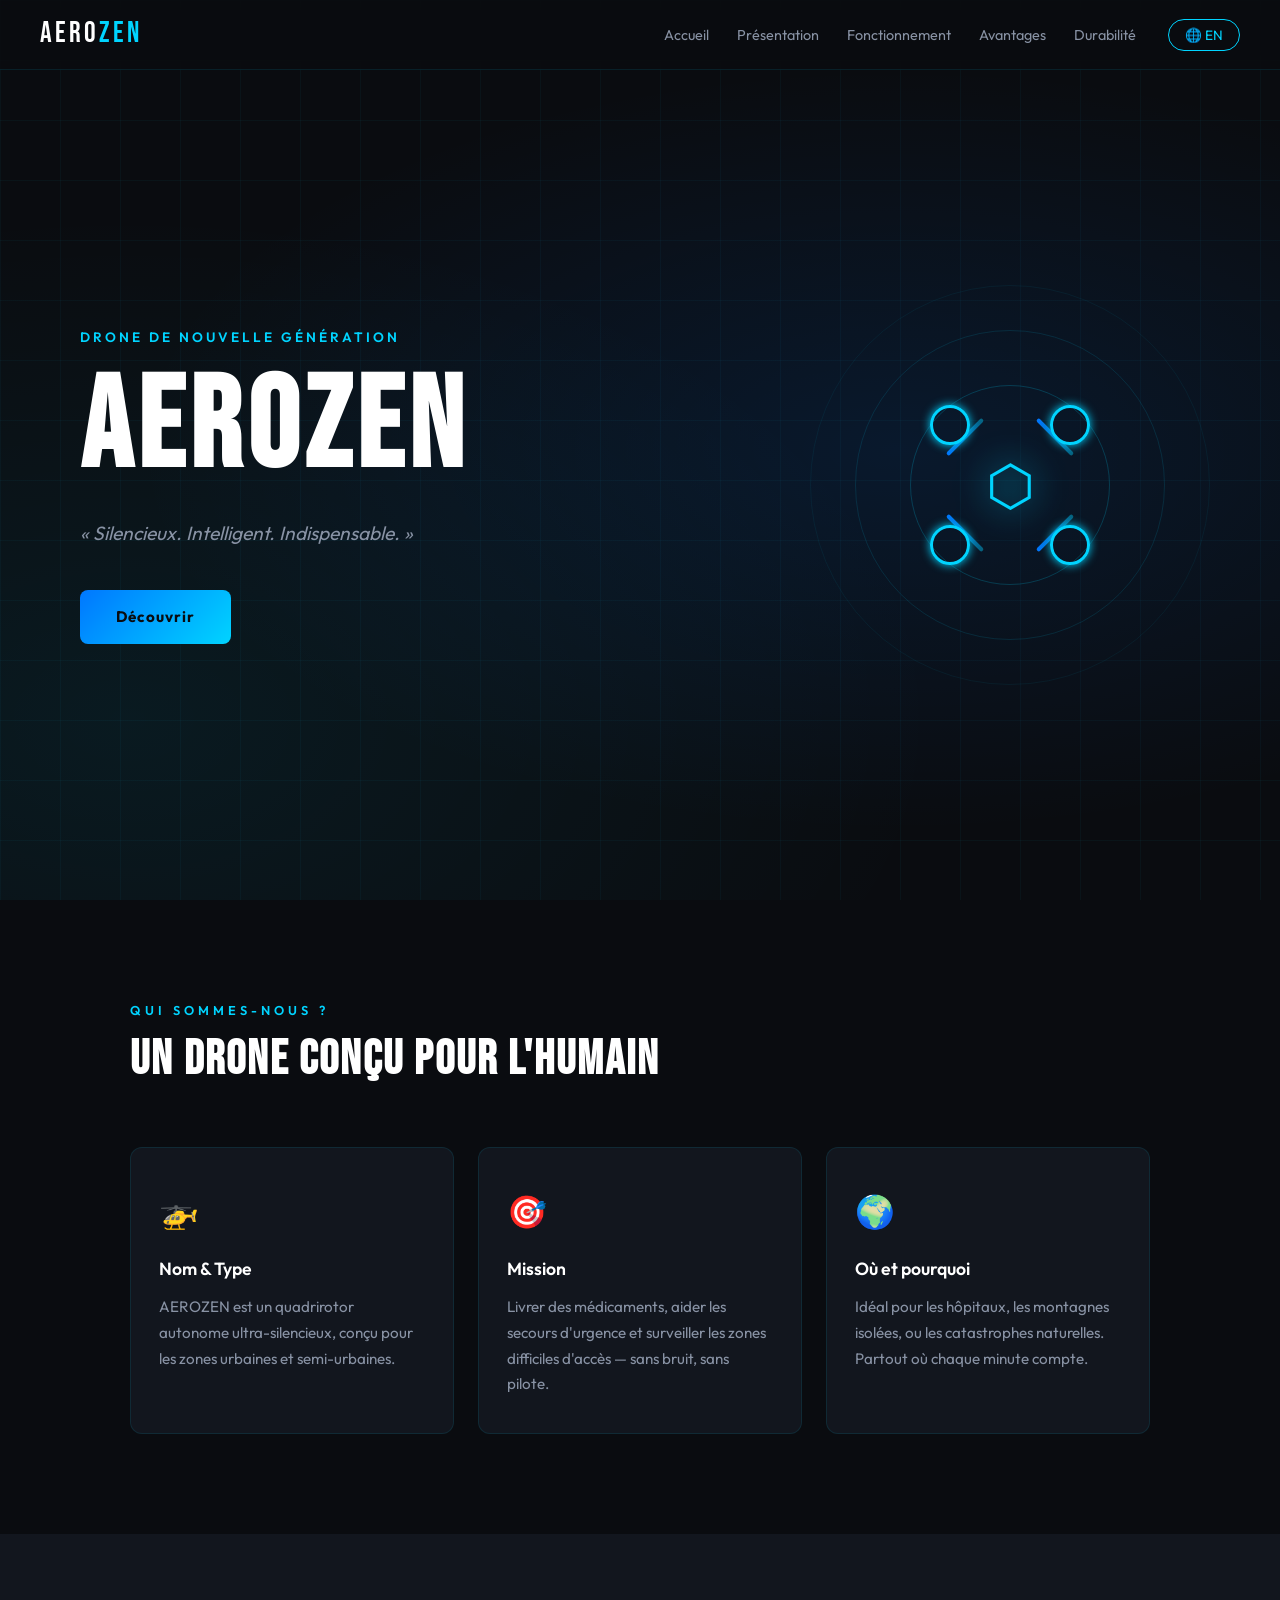
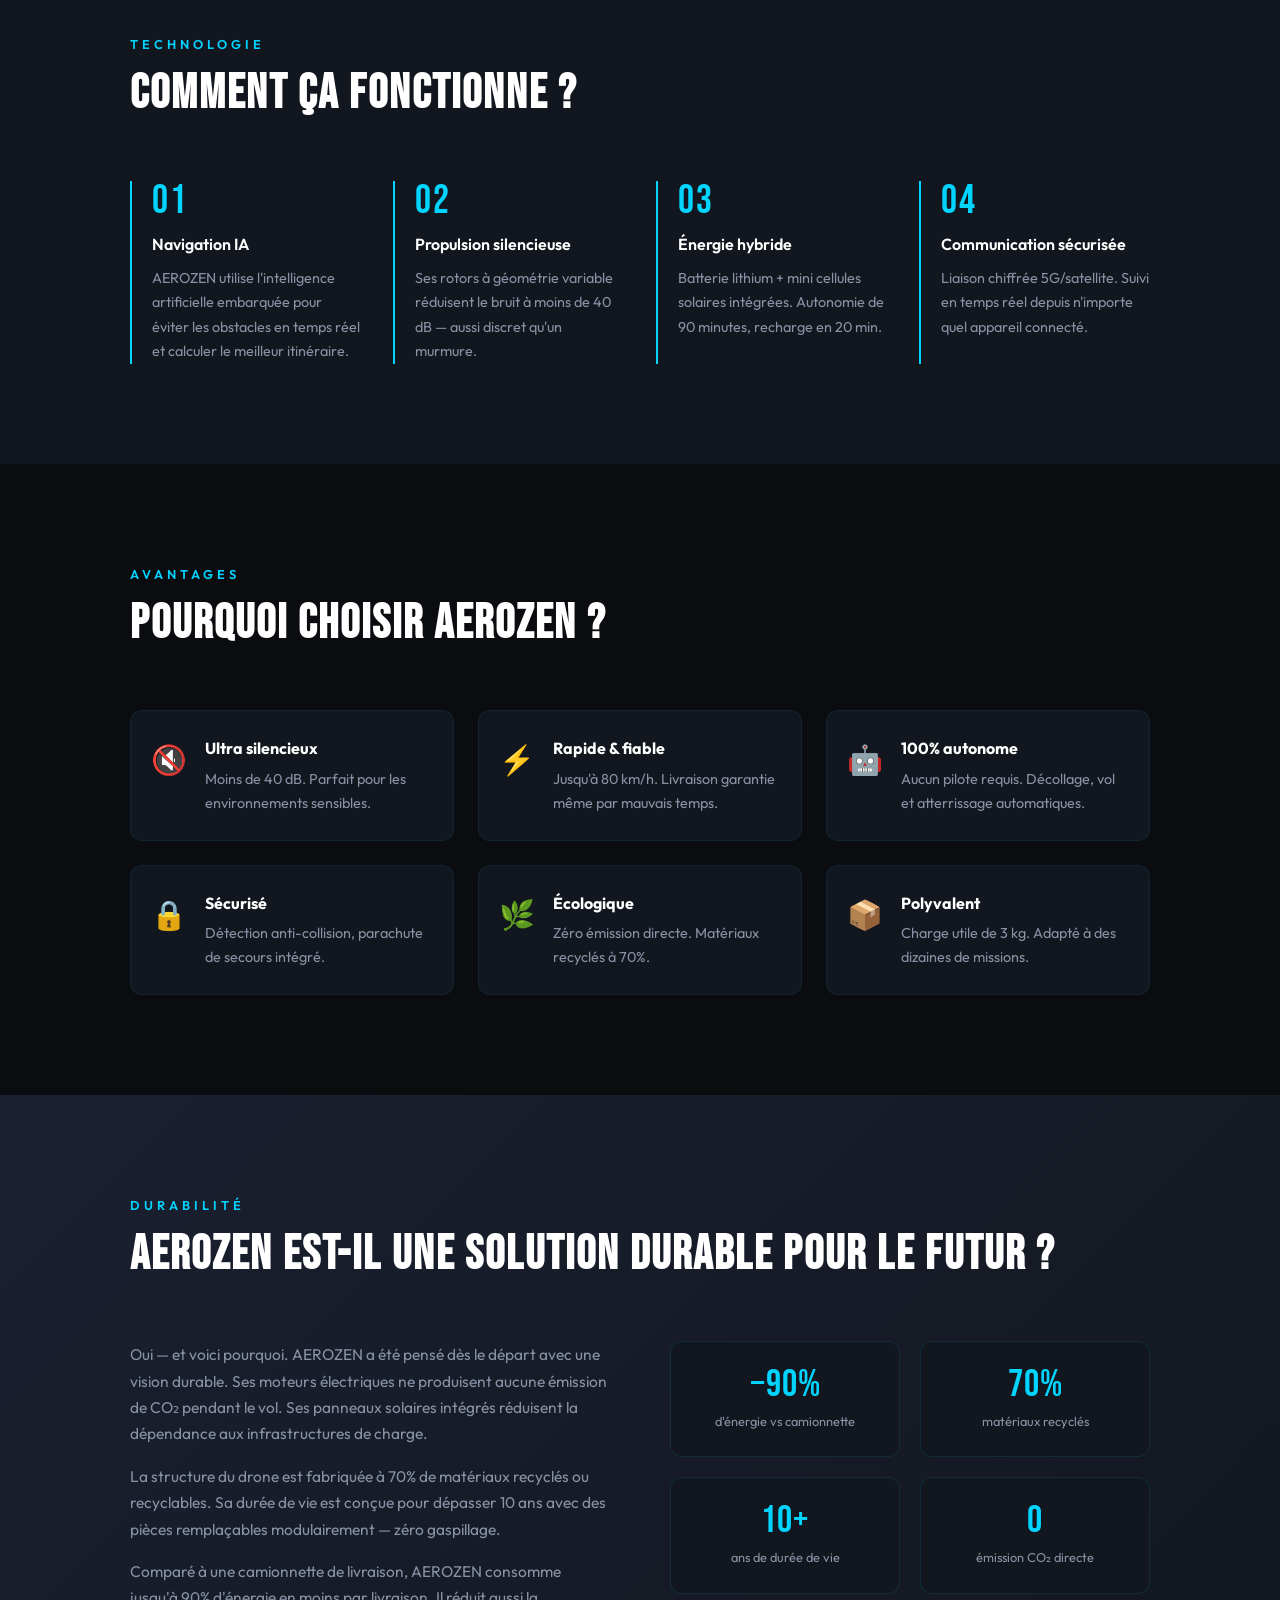
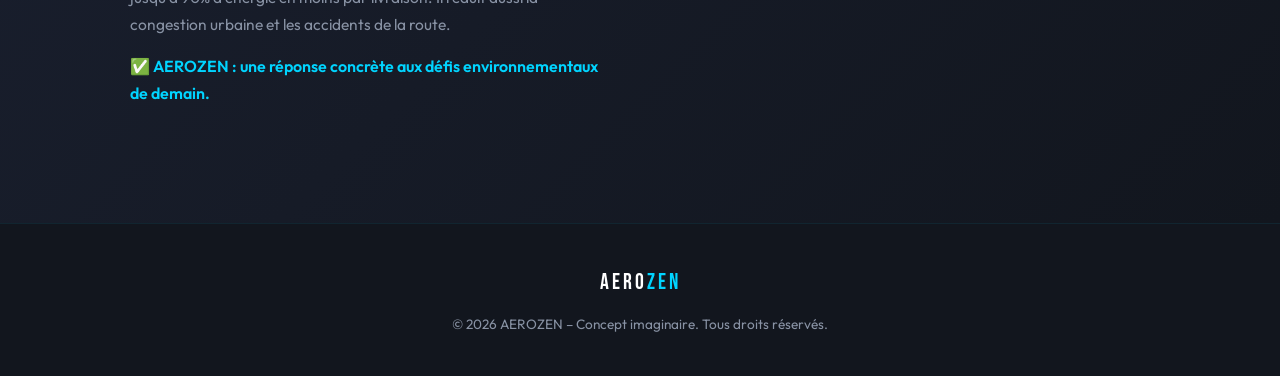
==== ETLV/index.html @ 742b6764 "Add files via upload" ====
<!DOCTYPE html>
<html lang="fr">
<head>
  <meta charset="UTF-8" />
  <meta name="viewport" content="width=device-width, initial-scale=1.0"/>
  <title>AEROZEN – Le Drone du Futur</title>
  <link rel="stylesheet" href="style.css" />
  <link href="https://fonts.googleapis.com/css2?family=Bebas+Neue&family=Outfit:wght@300;400;600;700&display=swap" rel="stylesheet"/>
</head>
<body>

  <!-- NAV -->
  <nav class="navbar">
    <div class="logo">AERO<span>ZEN</span></div>
    <div class="nav-right">
      <ul class="nav-links">
        <li><a href="#hero" data-i18n="nav_home">Accueil</a></li>
        <li><a href="#about" data-i18n="nav_about">Présentation</a></li>
        <li><a href="#how" data-i18n="nav_how">Fonctionnement</a></li>
        <li><a href="#why" data-i18n="nav_why">Avantages</a></li>
        <li><a href="#sustainable" data-i18n="nav_sustainable">Durabilité</a></li>
      </ul>
      <button class="lang-btn" id="langBtn">🌐 EN</button>
    </div>
  </nav>

  <!-- HERO -->
  <section class="hero" id="hero">
    <div class="hero-content">
      <p class="hero-tag" data-i18n="hero_tag">Drone de nouvelle génération</p>
      <h1 class="hero-title">AEROZEN</h1>
      <p class="hero-slogan" data-i18n="hero_slogan">« Silencieux. Intelligent. Indispensable. »</p>
      <a href="#about" class="btn" data-i18n="hero_cta">Découvrir</a>
    </div>
    <div class="hero-visual">
      <div class="drone-ring ring-1"></div>
      <div class="drone-ring ring-2"></div>
      <div class="drone-ring ring-3"></div>
      <div class="drone-body">
        <div class="drone-center">⬡</div>
        <div class="arm arm-tl"></div>
        <div class="arm arm-tr"></div>
        <div class="arm arm-bl"></div>
        <div class="arm arm-br"></div>
        <div class="rotor r-tl"></div>
        <div class="rotor r-tr"></div>
        <div class="rotor r-bl"></div>
        <div class="rotor r-br"></div>
      </div>
    </div>
  </section>

  <!-- ABOUT -->
  <section class="section" id="about">
    <div class="container">
      <div class="section-label" data-i18n="about_label">Qui sommes-nous ?</div>
      <h2 class="section-title" data-i18n="about_title">Un drone conçu pour l'humain</h2>
      <div class="cards">
        <div class="card">
          <div class="card-icon">🚁</div>
          <h3 data-i18n="card1_title">Nom & Type</h3>
          <p data-i18n="card1_text">AEROZEN est un quadrirotor autonome ultra-silencieux, conçu pour les zones urbaines et semi-urbaines.</p>
        </div>
        <div class="card">
          <div class="card-icon">🎯</div>
          <h3 data-i18n="card2_title">Mission</h3>
          <p data-i18n="card2_text">Livrer des médicaments, aider les secours d'urgence et surveiller les zones difficiles d'accès — sans bruit, sans pilote.</p>
        </div>
        <div class="card">
          <div class="card-icon">🌍</div>
          <h3 data-i18n="card3_title">Où et pourquoi</h3>
          <p data-i18n="card3_text">Idéal pour les hôpitaux, les montagnes isolées, ou les catastrophes naturelles. Partout où chaque minute compte.</p>
        </div>
      </div>
    </div>
  </section>

  <!-- HOW IT WORKS -->
  <section class="section dark" id="how">
    <div class="container">
      <div class="section-label light" data-i18n="how_label">Technologie</div>
      <h2 class="section-title light" data-i18n="how_title">Comment ça fonctionne ?</h2>
      <div class="steps">
        <div class="step">
          <div class="step-num">01</div>
          <h3 data-i18n="step1_title">Navigation IA</h3>
          <p data-i18n="step1_text">AEROZEN utilise l'intelligence artificielle embarquée pour éviter les obstacles en temps réel et calculer le meilleur itinéraire.</p>
        </div>
        <div class="step">
          <div class="step-num">02</div>
          <h3 data-i18n="step2_title">Propulsion silencieuse</h3>
          <p data-i18n="step2_text">Ses rotors à géométrie variable réduisent le bruit à moins de 40 dB — aussi discret qu'un murmure.</p>
        </div>
        <div class="step">
          <div class="step-num">03</div>
          <h3 data-i18n="step3_title">Énergie hybride</h3>
          <p data-i18n="step3_text">Batterie lithium + mini cellules solaires intégrées. Autonomie de 90 minutes, recharge en 20 min.</p>
        </div>
        <div class="step">
          <div class="step-num">04</div>
          <h3 data-i18n="step4_title">Communication sécurisée</h3>
          <p data-i18n="step4_text">Liaison chiffrée 5G/satellite. Suivi en temps réel depuis n'importe quel appareil connecté.</p>
        </div>
      </div>
    </div>
  </section>

  <!-- ADVANTAGES -->
  <section class="section" id="why">
    <div class="container">
      <div class="section-label" data-i18n="why_label">Avantages</div>
      <h2 class="section-title" data-i18n="why_title">Pourquoi choisir AEROZEN ?</h2>
      <div class="advantages">
        <div class="adv-item">
          <span class="adv-icon">🔇</span>
          <div>
            <strong data-i18n="adv1_title">Ultra silencieux</strong>
            <p data-i18n="adv1_text">Moins de 40 dB. Parfait pour les environnements sensibles.</p>
          </div>
        </div>
        <div class="adv-item">
          <span class="adv-icon">⚡</span>
          <div>
            <strong data-i18n="adv2_title">Rapide & fiable</strong>
            <p data-i18n="adv2_text">Jusqu'à 80 km/h. Livraison garantie même par mauvais temps.</p>
          </div>
        </div>
        <div class="adv-item">
          <span class="adv-icon">🤖</span>
          <div>
            <strong data-i18n="adv3_title">100% autonome</strong>
            <p data-i18n="adv3_text">Aucun pilote requis. Décollage, vol et atterrissage automatiques.</p>
          </div>
        </div>
        <div class="adv-item">
          <span class="adv-icon">🔒</span>
          <div>
            <strong data-i18n="adv4_title">Sécurisé</strong>
            <p data-i18n="adv4_text">Détection anti-collision, parachute de secours intégré.</p>
          </div>
        </div>
        <div class="adv-item">
          <span class="adv-icon">🌿</span>
          <div>
            <strong data-i18n="adv5_title">Écologique</strong>
            <p data-i18n="adv5_text">Zéro émission directe. Matériaux recyclés à 70%.</p>
          </div>
        </div>
        <div class="adv-item">
          <span class="adv-icon">📦</span>
          <div>
            <strong data-i18n="adv6_title">Polyvalent</strong>
            <p data-i18n="adv6_text">Charge utile de 3 kg. Adapté à des dizaines de missions.</p>
          </div>
        </div>
      </div>
    </div>
  </section>

  <!-- SUSTAINABLE -->
  <section class="section accent" id="sustainable">
    <div class="container">
      <div class="section-label" data-i18n="sus_label">Durabilité</div>
      <h2 class="section-title" data-i18n="sus_title">AEROZEN est-il une solution durable pour le futur ?</h2>
      <div class="sus-grid">
        <div class="sus-text">
          <p data-i18n="sus_p1">Oui — et voici pourquoi. AEROZEN a été pensé dès le départ avec une vision durable. Ses moteurs électriques ne produisent aucune émission de CO₂ pendant le vol. Ses panneaux solaires intégrés réduisent la dépendance aux infrastructures de charge.</p>
          <p data-i18n="sus_p2">La structure du drone est fabriquée à 70% de matériaux recyclés ou recyclables. Sa durée de vie est conçue pour dépasser 10 ans avec des pièces remplaçables modulairement — zéro gaspillage.</p>
          <p data-i18n="sus_p3">Comparé à une camionnette de livraison, AEROZEN consomme jusqu'à 90% d'énergie en moins par livraison. Il réduit aussi la congestion urbaine et les accidents de la route.</p>
          <p class="sus-verdict" data-i18n="sus_verdict">✅ AEROZEN : une réponse concrète aux défis environnementaux de demain.</p>
        </div>
        <div class="sus-stats">
          <div class="stat">
            <div class="stat-num">−90%</div>
            <div class="stat-label" data-i18n="stat1">d'énergie vs camionnette</div>
          </div>
          <div class="stat">
            <div class="stat-num">70%</div>
            <div class="stat-label" data-i18n="stat2">matériaux recyclés</div>
          </div>
          <div class="stat">
            <div class="stat-num">10+</div>
            <div class="stat-label" data-i18n="stat3">ans de durée de vie</div>
          </div>
          <div class="stat">
            <div class="stat-num">0</div>
            <div class="stat-label" data-i18n="stat4">émission CO₂ directe</div>
          </div>
        </div>
      </div>
    </div>
  </section>

  <!-- FOOTER -->
  <footer class="footer">
    <div class="logo">AERO<span>ZEN</span></div>
    <p data-i18n="footer_text">© 2026 AEROZEN – Concept imaginaire. Tous droits réservés.</p>
  </footer>

  <script src="script.js"></script>
</body>
</html>
---- ETLV/style.css ----
/* ============================
   AEROZEN – style.css
   ============================ */

:root {
  --bg: #0a0c10;
  --surface: #12161e;
  --surface2: #1a2030;
  --accent: #00d4ff;
  --accent2: #0077ff;
  --text: #e8eaf0;
  --muted: #8892a4;
  --white: #ffffff;
  --font-title: 'Bebas Neue', sans-serif;
  --font-body: 'Outfit', sans-serif;
  --radius: 12px;
  --nav-h: 70px;
}

*, *::before, *::after {
  box-sizing: border-box;
  margin: 0;
  padding: 0;
}

html {
  scroll-behavior: smooth;
}

body {
  background: var(--bg);
  color: var(--text);
  font-family: var(--font-body);
  font-size: 16px;
  line-height: 1.7;
  overflow-x: hidden;
}

/* ---- NAVBAR ---- */
.navbar {
  position: fixed;
  top: 0; left: 0; right: 0;
  height: var(--nav-h);
  background: rgba(10, 12, 16, 0.85);
  backdrop-filter: blur(12px);
  border-bottom: 1px solid rgba(0, 212, 255, 0.1);
  display: flex;
  align-items: center;
  justify-content: space-between;
  padding: 0 40px;
  z-index: 1000;
}

.logo {
  font-family: var(--font-title);
  font-size: 1.8rem;
  letter-spacing: 3px;
  color: var(--white);
}

.logo span {
  color: var(--accent);
}

.nav-right {
  display: flex;
  align-items: center;
  gap: 32px;
}

.nav-links {
  list-style: none;
  display: flex;
  gap: 28px;
}

.nav-links a {
  color: var(--muted);
  text-decoration: none;
  font-size: 0.9rem;
  font-weight: 400;
  transition: color 0.2s;
}

.nav-links a:hover {
  color: var(--accent);
}

.lang-btn {
  background: transparent;
  border: 1px solid var(--accent);
  color: var(--accent);
  padding: 6px 16px;
  border-radius: 20px;
  font-family: var(--font-body);
  font-size: 0.85rem;
  cursor: pointer;
  transition: background 0.2s, color 0.2s;
  white-space: nowrap;
}

.lang-btn:hover {
  background: var(--accent);
  color: var(--bg);
}

/* ---- HERO ---- */
.hero {
  min-height: 100vh;
  padding-top: var(--nav-h);
  display: flex;
  align-items: center;
  justify-content: space-between;
  padding-left: 80px;
  padding-right: 60px;
  gap: 40px;
  position: relative;
  overflow: hidden;
  background: radial-gradient(ellipse at 70% 50%, rgba(0, 119, 255, 0.12) 0%, transparent 60%),
              radial-gradient(ellipse at 10% 80%, rgba(0, 212, 255, 0.07) 0%, transparent 50%),
              var(--bg);
}

.hero::before {
  content: '';
  position: absolute;
  inset: 0;
  background-image:
    linear-gradient(rgba(0,212,255,0.04) 1px, transparent 1px),
    linear-gradient(90deg, rgba(0,212,255,0.04) 1px, transparent 1px);
  background-size: 60px 60px;
  pointer-events: none;
}

.hero-content {
  z-index: 1;
  max-width: 550px;
}

.hero-tag {
  color: var(--accent);
  font-size: 0.85rem;
  font-weight: 600;
  text-transform: uppercase;
  letter-spacing: 3px;
  margin-bottom: 16px;
}

.hero-title {
  font-family: var(--font-title);
  font-size: clamp(5rem, 10vw, 9rem);
  line-height: 1;
  letter-spacing: 6px;
  color: var(--white);
  margin-bottom: 24px;
}

.hero-slogan {
  font-size: 1.2rem;
  color: var(--muted);
  font-style: italic;
  margin-bottom: 40px;
}

.btn {
  display: inline-block;
  background: linear-gradient(135deg, var(--accent2), var(--accent));
  color: var(--bg);
  font-family: var(--font-body);
  font-weight: 700;
  font-size: 0.95rem;
  padding: 14px 36px;
  border-radius: 8px;
  text-decoration: none;
  letter-spacing: 1px;
  transition: opacity 0.2s, transform 0.2s;
}

.btn:hover {
  opacity: 0.9;
  transform: translateY(-2px);
}

/* ---- DRONE VISUAL ---- */
.hero-visual {
  position: relative;
  width: 420px;
  height: 420px;
  flex-shrink: 0;
  display: flex;
  align-items: center;
  justify-content: center;
  z-index: 1;
}

.drone-ring {
  position: absolute;
  border-radius: 50%;
  border: 1px solid rgba(0, 212, 255, 0.2);
  animation: pulse-ring 3s ease-in-out infinite;
}

.ring-1 { width: 200px; height: 200px; animation-delay: 0s; }
.ring-2 { width: 310px; height: 310px; animation-delay: 0.5s; border-color: rgba(0,212,255,0.12); }
.ring-3 { width: 400px; height: 400px; animation-delay: 1s; border-color: rgba(0,212,255,0.06); }

@keyframes pulse-ring {
  0%, 100% { transform: scale(1); opacity: 1; }
  50% { transform: scale(1.03); opacity: 0.6; }
}

.drone-body {
  position: relative;
  width: 160px;
  height: 160px;
  animation: float 4s ease-in-out infinite;
}

@keyframes float {
  0%, 100% { transform: translateY(0); }
  50% { transform: translateY(-14px); }
}

.drone-center {
  position: absolute;
  top: 50%; left: 50%;
  transform: translate(-50%, -50%);
  font-size: 3.5rem;
  color: var(--accent);
  filter: drop-shadow(0 0 16px var(--accent));
  line-height: 1;
}

.arm {
  position: absolute;
  width: 50px;
  height: 4px;
  background: linear-gradient(90deg, var(--accent2), rgba(0,212,255,0.4));
  border-radius: 2px;
}

.arm-tl { top: 30px; left: 10px; transform: rotate(-45deg); }
.arm-tr { top: 30px; right: 10px; transform: rotate(45deg); }
.arm-bl { bottom: 30px; left: 10px; transform: rotate(45deg); }
.arm-br { bottom: 30px; right: 10px; transform: rotate(-45deg); }

.rotor {
  position: absolute;
  width: 40px;
  height: 40px;
  border: 3px solid var(--accent);
  border-radius: 50%;
  box-shadow: 0 0 10px var(--accent);
  animation: spin 0.4s linear infinite;
}

.r-tl { top: 0; left: 0; }
.r-tr { top: 0; right: 0; }
.r-bl { bottom: 0; left: 0; animation-direction: reverse; }
.r-br { bottom: 0; right: 0; animation-direction: reverse; }

@keyframes spin {
  from { transform: rotate(0); }
  to { transform: rotate(360deg); }
}

/* ---- SECTIONS ---- */
.section {
  padding: 100px 0;
  background: var(--bg);
}

.section.dark {
  background: var(--surface);
}

.section.accent {
  background: linear-gradient(135deg, var(--surface2), var(--surface));
}

.container {
  max-width: 1100px;
  margin: 0 auto;
  padding: 0 40px;
}

.section-label {
  font-size: 0.8rem;
  font-weight: 600;
  text-transform: uppercase;
  letter-spacing: 4px;
  color: var(--accent);
  margin-bottom: 12px;
}

.section-label.light {
  color: var(--accent);
}

.section-title {
  font-family: var(--font-title);
  font-size: clamp(2rem, 4vw, 3rem);
  letter-spacing: 2px;
  color: var(--white);
  margin-bottom: 60px;
  line-height: 1.1;
}

.section-title.light {
  color: var(--white);
}

/* ---- CARDS ---- */
.cards {
  display: grid;
  grid-template-columns: repeat(auto-fit, minmax(280px, 1fr));
  gap: 24px;
}

.card {
  background: var(--surface);
  border: 1px solid rgba(0,212,255,0.1);
  border-radius: var(--radius);
  padding: 36px 28px;
  transition: transform 0.2s, border-color 0.2s;
}

.card:hover {
  transform: translateY(-4px);
  border-color: rgba(0,212,255,0.35);
}

.card-icon {
  font-size: 2rem;
  margin-bottom: 16px;
}

.card h3 {
  font-size: 1.1rem;
  font-weight: 600;
  color: var(--white);
  margin-bottom: 10px;
}

.card p {
  color: var(--muted);
  font-size: 0.95rem;
}

/* ---- STEPS ---- */
.steps {
  display: grid;
  grid-template-columns: repeat(auto-fit, minmax(220px, 1fr));
  gap: 32px;
}

.step {
  border-left: 2px solid var(--accent);
  padding-left: 20px;
}

.step-num {
  font-family: var(--font-title);
  font-size: 2.5rem;
  color: var(--accent);
  letter-spacing: 2px;
  line-height: 1;
  margin-bottom: 10px;
}

.step h3 {
  font-size: 1rem;
  font-weight: 600;
  color: var(--white);
  margin-bottom: 8px;
}

.step p {
  color: var(--muted);
  font-size: 0.9rem;
}

/* ---- ADVANTAGES ---- */
.advantages {
  display: grid;
  grid-template-columns: repeat(auto-fit, minmax(300px, 1fr));
  gap: 24px;
}

.adv-item {
  display: flex;
  gap: 18px;
  align-items: flex-start;
  background: var(--surface);
  border: 1px solid rgba(0,212,255,0.08);
  border-radius: var(--radius);
  padding: 24px 20px;
  transition: border-color 0.2s;
}

.adv-item:hover {
  border-color: rgba(0,212,255,0.25);
}

.adv-icon {
  font-size: 1.8rem;
  flex-shrink: 0;
}

.adv-item strong {
  display: block;
  color: var(--white);
  font-size: 1rem;
  margin-bottom: 4px;
}

.adv-item p {
  color: var(--muted);
  font-size: 0.9rem;
  margin: 0;
}

/* ---- SUSTAINABLE ---- */
.sus-grid {
  display: grid;
  grid-template-columns: 1fr 1fr;
  gap: 60px;
  align-items: start;
}

.sus-text p {
  color: var(--muted);
  margin-bottom: 16px;
  font-size: 0.97rem;
}

.sus-verdict {
  color: var(--accent) !important;
  font-weight: 600;
  font-size: 1rem !important;
  margin-top: 8px;
}

.sus-stats {
  display: grid;
  grid-template-columns: 1fr 1fr;
  gap: 20px;
}

.stat {
  background: var(--surface);
  border: 1px solid rgba(0,212,255,0.12);
  border-radius: var(--radius);
  padding: 24px 20px;
  text-align: center;
}

.stat-num {
  font-family: var(--font-title);
  font-size: 2.4rem;
  color: var(--accent);
  letter-spacing: 1px;
  line-height: 1;
  margin-bottom: 6px;
}

.stat-label {
  color: var(--muted);
  font-size: 0.8rem;
}

/* ---- FOOTER ---- */
.footer {
  background: var(--surface);
  border-top: 1px solid rgba(0,212,255,0.08);
  padding: 40px;
  text-align: center;
  color: var(--muted);
  font-size: 0.85rem;
}

.footer .logo {
  font-size: 1.4rem;
  margin-bottom: 10px;
}

/* ---- RESPONSIVE ---- */
@media (max-width: 900px) {
  .hero {
    flex-direction: column;
    padding: 100px 30px 60px;
    text-align: center;
  }

  .hero-visual {
    width: 280px;
    height: 280px;
  }

  .ring-1 { width: 130px; height: 130px; }
  .ring-2 { width: 200px; height: 200px; }
  .ring-3 { width: 260px; height: 260px; }

  .drone-body { width: 110px; height: 110px; }
  .drone-center { font-size: 2.5rem; }
  .arm { width: 36px; }

  .sus-grid {
    grid-template-columns: 1fr;
    gap: 40px;
  }

  .navbar {
    padding: 0 20px;
  }

  .nav-links {
    display: none;
  }
}
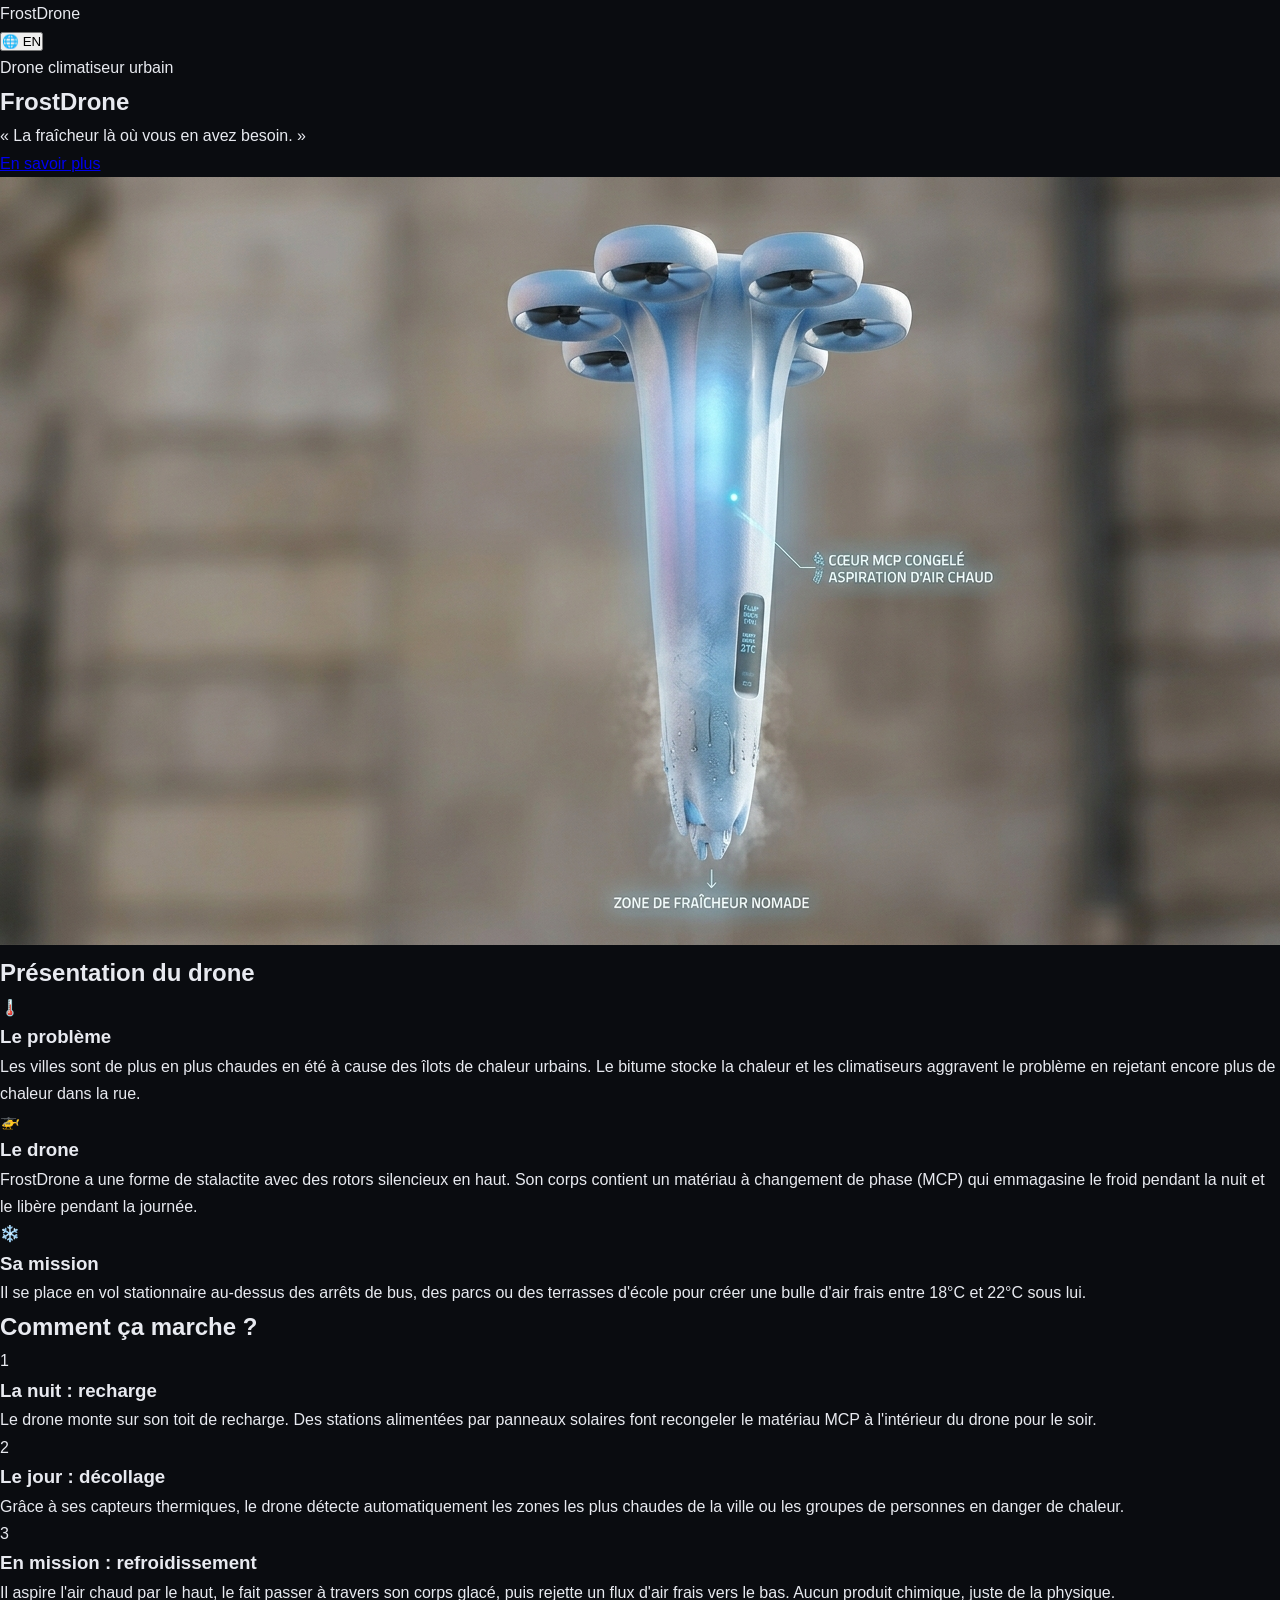
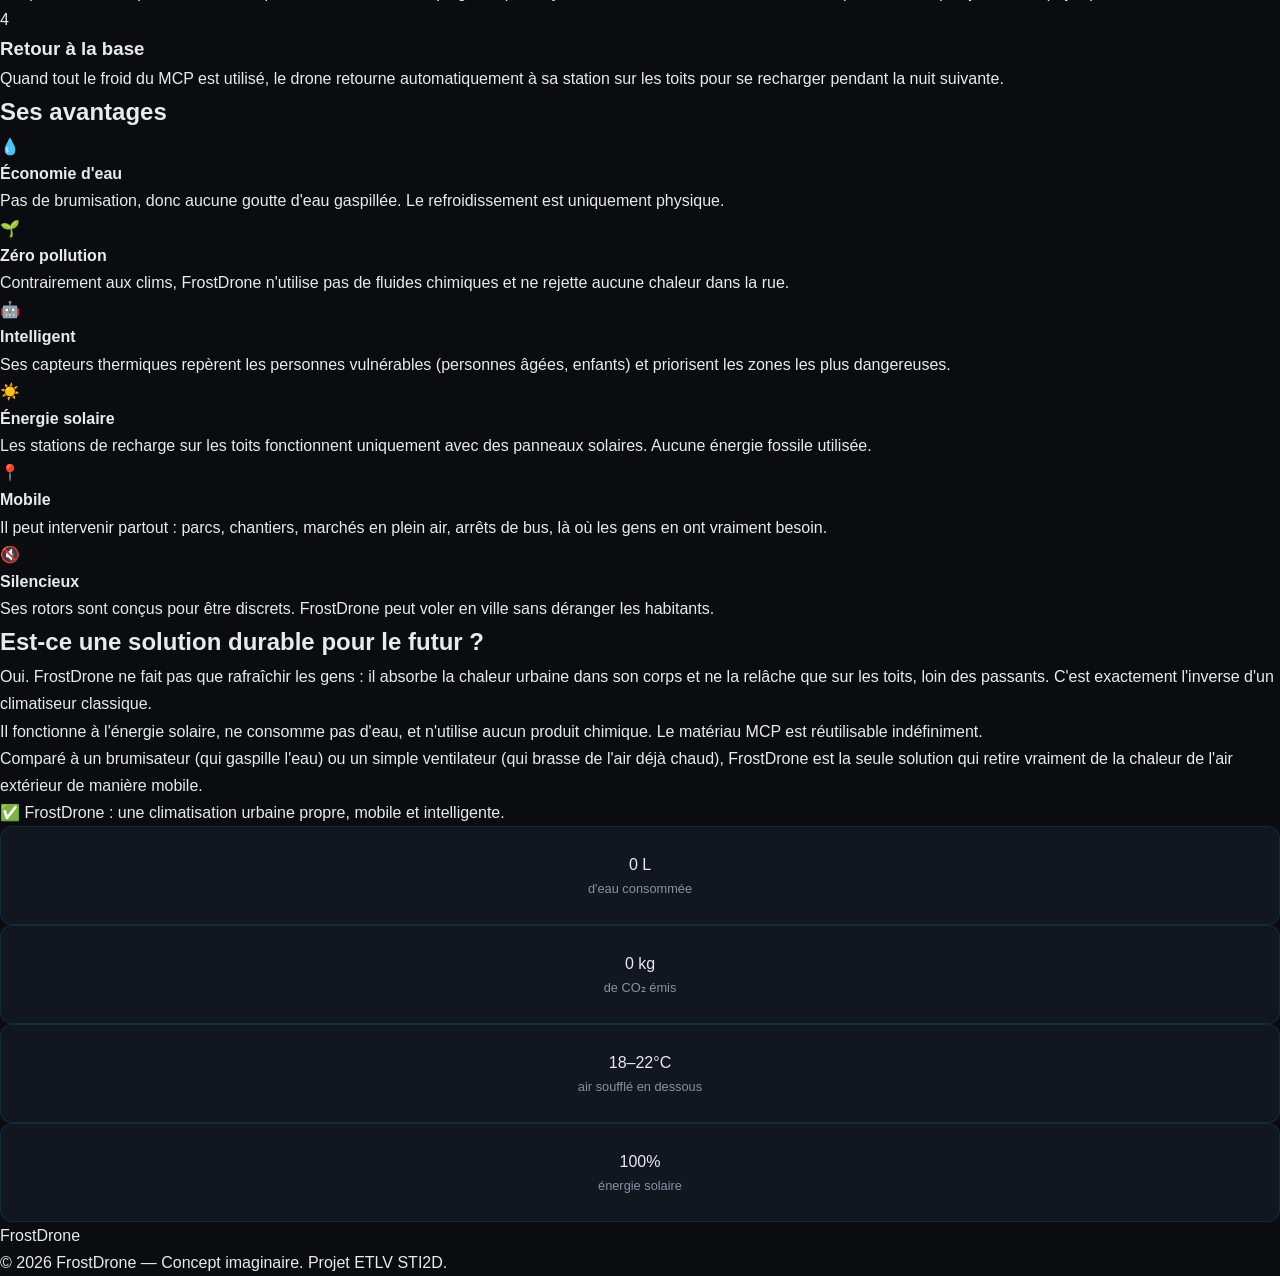
==== commit 1131373c: "Add files via upload" ====
--- a/ETLV/index.html
+++ b/ETLV/index.html
@@ -1,202 +1,198 @@
 <!DOCTYPE html>
 <html lang="fr">
+
 <head>
-  <meta charset="UTF-8" />
-  <meta name="viewport" content="width=device-width, initial-scale=1.0"/>
-  <title>AEROZEN – Le Drone du Futur</title>
-  <link rel="stylesheet" href="style.css" />
-  <link href="https://fonts.googleapis.com/css2?family=Bebas+Neue&family=Outfit:wght@300;400;600;700&display=swap" rel="stylesheet"/>
+  <meta charset="UTF-8">
+  <meta name="viewport" content="width=device-width, initial-scale=1.0">
+  <title>FrostDrone</title>
+  <link rel="stylesheet" href="style.css">
+  <link href="https://fonts.googleapis.com/css2?family=Nunito:wght@400;600;700;800&display=swap" rel="stylesheet">
 </head>
+
 <body>
 
-  <!-- NAV -->
-  <nav class="navbar">
-    <div class="logo">AERO<span>ZEN</span></div>
-    <div class="nav-right">
-      <ul class="nav-links">
-        <li><a href="#hero" data-i18n="nav_home">Accueil</a></li>
-        <li><a href="#about" data-i18n="nav_about">Présentation</a></li>
-        <li><a href="#how" data-i18n="nav_how">Fonctionnement</a></li>
-        <li><a href="#why" data-i18n="nav_why">Avantages</a></li>
-        <li><a href="#sustainable" data-i18n="nav_sustainable">Durabilité</a></li>
-      </ul>
-      <button class="lang-btn" id="langBtn">🌐 EN</button>
-    </div>
+  <!-- Barre de navigation -->
+  <nav>
+    <div class="nav-logo">Frost<span>Drone</span></div>
+    <button id="langBtn">🌐 EN</button>
   </nav>
 
-  <!-- HERO -->
-  <section class="hero" id="hero">
-    <div class="hero-content">
-      <p class="hero-tag" data-i18n="hero_tag">Drone de nouvelle génération</p>
-      <h1 class="hero-title">AEROZEN</h1>
-      <p class="hero-slogan" data-i18n="hero_slogan">« Silencieux. Intelligent. Indispensable. »</p>
-      <a href="#about" class="btn" data-i18n="hero_cta">Découvrir</a>
+  <!-- Section 1 : Accueil / Hero -->
+  <section id="accueil">
+    <div class="hero-texte">
+      <p class="petit-titre" data-i18n="hero_tag">Drone climatiseur urbain</p>
+      <h1>FrostDrone</h1>
+      <p class="slogan" data-i18n="slogan">« La fraîcheur là où vous en avez besoin. »</p>
+      <a href="#presentation" class="bouton" data-i18n="btn_decouvrir">En savoir plus</a>
     </div>
-    <div class="hero-visual">
-      <div class="drone-ring ring-1"></div>
-      <div class="drone-ring ring-2"></div>
-      <div class="drone-ring ring-3"></div>
-      <div class="drone-body">
-        <div class="drone-center">⬡</div>
-        <div class="arm arm-tl"></div>
-        <div class="arm arm-tr"></div>
-        <div class="arm arm-bl"></div>
-        <div class="arm arm-br"></div>
-        <div class="rotor r-tl"></div>
-        <div class="rotor r-tr"></div>
-        <div class="rotor r-bl"></div>
-        <div class="rotor r-br"></div>
-      </div>
+    <div class="hero-image">
+      <img src="drone.png" alt="Illustration du FrostDrone">
     </div>
   </section>
 
-  <!-- ABOUT -->
-  <section class="section" id="about">
-    <div class="container">
-      <div class="section-label" data-i18n="about_label">Qui sommes-nous ?</div>
-      <h2 class="section-title" data-i18n="about_title">Un drone conçu pour l'humain</h2>
-      <div class="cards">
-        <div class="card">
-          <div class="card-icon">🚁</div>
-          <h3 data-i18n="card1_title">Nom & Type</h3>
-          <p data-i18n="card1_text">AEROZEN est un quadrirotor autonome ultra-silencieux, conçu pour les zones urbaines et semi-urbaines.</p>
-        </div>
-        <div class="card">
-          <div class="card-icon">🎯</div>
-          <h3 data-i18n="card2_title">Mission</h3>
-          <p data-i18n="card2_text">Livrer des médicaments, aider les secours d'urgence et surveiller les zones difficiles d'accès — sans bruit, sans pilote.</p>
-        </div>
-        <div class="card">
-          <div class="card-icon">🌍</div>
-          <h3 data-i18n="card3_title">Où et pourquoi</h3>
-          <p data-i18n="card3_text">Idéal pour les hôpitaux, les montagnes isolées, ou les catastrophes naturelles. Partout où chaque minute compte.</p>
-        </div>
+  <!-- Section 2 : Présentation -->
+  <section id="presentation">
+    <h2 data-i18n="pres_titre">Présentation du drone</h2>
+    <div class="trois-colonnes">
+
+      <div class="carte">
+        <div class="icone">🌡️</div>
+        <h3 data-i18n="c1_titre">Le problème</h3>
+        <p data-i18n="c1_texte">Les villes sont de plus en plus chaudes en été à cause des îlots de chaleur urbains. Le bitume stocke la chaleur et les climatiseurs aggravent le problème en rejetant encore plus de chaleur dans la rue.</p>
       </div>
+
+      <div class="carte">
+        <div class="icone">🚁</div>
+        <h3 data-i18n="c2_titre">Le drone</h3>
+        <p data-i18n="c2_texte">FrostDrone a une forme de stalactite avec des rotors silencieux en haut. Son corps contient un matériau à changement de phase (MCP) qui emmagasine le froid pendant la nuit et le libère pendant la journée.</p>
+      </div>
+
+      <div class="carte">
+        <div class="icone">❄️</div>
+        <h3 data-i18n="c3_titre">Sa mission</h3>
+        <p data-i18n="c3_texte">Il se place en vol stationnaire au-dessus des arrêts de bus, des parcs ou des terrasses d'école pour créer une bulle d'air frais entre 18°C et 22°C sous lui.</p>
+      </div>
+
     </div>
   </section>
 
-  <!-- HOW IT WORKS -->
-  <section class="section dark" id="how">
-    <div class="container">
-      <div class="section-label light" data-i18n="how_label">Technologie</div>
-      <h2 class="section-title light" data-i18n="how_title">Comment ça fonctionne ?</h2>
-      <div class="steps">
-        <div class="step">
-          <div class="step-num">01</div>
-          <h3 data-i18n="step1_title">Navigation IA</h3>
-          <p data-i18n="step1_text">AEROZEN utilise l'intelligence artificielle embarquée pour éviter les obstacles en temps réel et calculer le meilleur itinéraire.</p>
-        </div>
-        <div class="step">
-          <div class="step-num">02</div>
-          <h3 data-i18n="step2_title">Propulsion silencieuse</h3>
-          <p data-i18n="step2_text">Ses rotors à géométrie variable réduisent le bruit à moins de 40 dB — aussi discret qu'un murmure.</p>
-        </div>
-        <div class="step">
-          <div class="step-num">03</div>
-          <h3 data-i18n="step3_title">Énergie hybride</h3>
-          <p data-i18n="step3_text">Batterie lithium + mini cellules solaires intégrées. Autonomie de 90 minutes, recharge en 20 min.</p>
-        </div>
-        <div class="step">
-          <div class="step-num">04</div>
-          <h3 data-i18n="step4_title">Communication sécurisée</h3>
-          <p data-i18n="step4_text">Liaison chiffrée 5G/satellite. Suivi en temps réel depuis n'importe quel appareil connecté.</p>
+  <!-- Section 3 : Fonctionnement -->
+  <section id="fonctionnement" class="fond-clair">
+    <h2 data-i18n="fonc_titre">Comment ça marche ?</h2>
+    <div class="etapes">
+
+      <div class="etape">
+        <div class="numero">1</div>
+        <div class="etape-texte">
+          <h3 data-i18n="e1_titre">La nuit : recharge</h3>
+          <p data-i18n="e1_texte">Le drone monte sur son toit de recharge. Des stations alimentées par panneaux solaires font recongeler le matériau MCP à l'intérieur du drone pour le soir.</p>
         </div>
       </div>
+
+      <div class="etape">
+        <div class="numero">2</div>
+        <div class="etape-texte">
+          <h3 data-i18n="e2_titre">Le jour : décollage</h3>
+          <p data-i18n="e2_texte">Grâce à ses capteurs thermiques, le drone détecte automatiquement les zones les plus chaudes de la ville ou les groupes de personnes en danger de chaleur.</p>
+        </div>
+      </div>
+
+      <div class="etape">
+        <div class="numero">3</div>
+        <div class="etape-texte">
+          <h3 data-i18n="e3_titre">En mission : refroidissement</h3>
+          <p data-i18n="e3_texte">Il aspire l'air chaud par le haut, le fait passer à travers son corps glacé, puis rejette un flux d'air frais vers le bas. Aucun produit chimique, juste de la physique.</p>
+        </div>
+      </div>
+
+      <div class="etape">
+        <div class="numero">4</div>
+        <div class="etape-texte">
+          <h3 data-i18n="e4_titre">Retour à la base</h3>
+          <p data-i18n="e4_texte">Quand tout le froid du MCP est utilisé, le drone retourne automatiquement à sa station sur les toits pour se recharger pendant la nuit suivante.</p>
+        </div>
+      </div>
+
     </div>
   </section>
 
-  <!-- ADVANTAGES -->
-  <section class="section" id="why">
-    <div class="container">
-      <div class="section-label" data-i18n="why_label">Avantages</div>
-      <h2 class="section-title" data-i18n="why_title">Pourquoi choisir AEROZEN ?</h2>
-      <div class="advantages">
-        <div class="adv-item">
-          <span class="adv-icon">🔇</span>
-          <div>
-            <strong data-i18n="adv1_title">Ultra silencieux</strong>
-            <p data-i18n="adv1_text">Moins de 40 dB. Parfait pour les environnements sensibles.</p>
-          </div>
-        </div>
-        <div class="adv-item">
-          <span class="adv-icon">⚡</span>
-          <div>
-            <strong data-i18n="adv2_title">Rapide & fiable</strong>
-            <p data-i18n="adv2_text">Jusqu'à 80 km/h. Livraison garantie même par mauvais temps.</p>
-          </div>
-        </div>
-        <div class="adv-item">
-          <span class="adv-icon">🤖</span>
-          <div>
-            <strong data-i18n="adv3_title">100% autonome</strong>
-            <p data-i18n="adv3_text">Aucun pilote requis. Décollage, vol et atterrissage automatiques.</p>
-          </div>
-        </div>
-        <div class="adv-item">
-          <span class="adv-icon">🔒</span>
-          <div>
-            <strong data-i18n="adv4_title">Sécurisé</strong>
-            <p data-i18n="adv4_text">Détection anti-collision, parachute de secours intégré.</p>
-          </div>
-        </div>
-        <div class="adv-item">
-          <span class="adv-icon">🌿</span>
-          <div>
-            <strong data-i18n="adv5_title">Écologique</strong>
-            <p data-i18n="adv5_text">Zéro émission directe. Matériaux recyclés à 70%.</p>
-          </div>
-        </div>
-        <div class="adv-item">
-          <span class="adv-icon">📦</span>
-          <div>
-            <strong data-i18n="adv6_title">Polyvalent</strong>
-            <p data-i18n="adv6_text">Charge utile de 3 kg. Adapté à des dizaines de missions.</p>
-          </div>
+  <!-- Section 4 : Avantages -->
+  <section id="avantages">
+    <h2 data-i18n="av_titre">Ses avantages</h2>
+    <div class="liste-avantages">
+
+      <div class="avantage">
+        <span>💧</span>
+        <div>
+          <strong data-i18n="av1_titre">Économie d'eau</strong>
+          <p data-i18n="av1_texte">Pas de brumisation, donc aucune goutte d'eau gaspillée. Le refroidissement est uniquement physique.</p>
         </div>
       </div>
+
+      <div class="avantage">
+        <span>🌱</span>
+        <div>
+          <strong data-i18n="av2_titre">Zéro pollution</strong>
+          <p data-i18n="av2_texte">Contrairement aux clims, FrostDrone n'utilise pas de fluides chimiques et ne rejette aucune chaleur dans la rue.</p>
+        </div>
+      </div>
+
+      <div class="avantage">
+        <span>🤖</span>
+        <div>
+          <strong data-i18n="av3_titre">Intelligent</strong>
+          <p data-i18n="av3_texte">Ses capteurs thermiques repèrent les personnes vulnérables (personnes âgées, enfants) et priorisent les zones les plus dangereuses.</p>
+        </div>
+      </div>
+
+      <div class="avantage">
+        <span>☀️</span>
+        <div>
+          <strong data-i18n="av4_titre">Énergie solaire</strong>
+          <p data-i18n="av4_texte">Les stations de recharge sur les toits fonctionnent uniquement avec des panneaux solaires. Aucune énergie fossile utilisée.</p>
+        </div>
+      </div>
+
+      <div class="avantage">
+        <span>📍</span>
+        <div>
+          <strong data-i18n="av5_titre">Mobile</strong>
+          <p data-i18n="av5_texte">Il peut intervenir partout : parcs, chantiers, marchés en plein air, arrêts de bus, là où les gens en ont vraiment besoin.</p>
+        </div>
+      </div>
+
+      <div class="avantage">
+        <span>🔇</span>
+        <div>
+          <strong data-i18n="av6_titre">Silencieux</strong>
+          <p data-i18n="av6_texte">Ses rotors sont conçus pour être discrets. FrostDrone peut voler en ville sans déranger les habitants.</p>
+        </div>
+      </div>
+
     </div>
   </section>
 
-  <!-- SUSTAINABLE -->
-  <section class="section accent" id="sustainable">
-    <div class="container">
-      <div class="section-label" data-i18n="sus_label">Durabilité</div>
-      <h2 class="section-title" data-i18n="sus_title">AEROZEN est-il une solution durable pour le futur ?</h2>
-      <div class="sus-grid">
-        <div class="sus-text">
-          <p data-i18n="sus_p1">Oui — et voici pourquoi. AEROZEN a été pensé dès le départ avec une vision durable. Ses moteurs électriques ne produisent aucune émission de CO₂ pendant le vol. Ses panneaux solaires intégrés réduisent la dépendance aux infrastructures de charge.</p>
-          <p data-i18n="sus_p2">La structure du drone est fabriquée à 70% de matériaux recyclés ou recyclables. Sa durée de vie est conçue pour dépasser 10 ans avec des pièces remplaçables modulairement — zéro gaspillage.</p>
-          <p data-i18n="sus_p3">Comparé à une camionnette de livraison, AEROZEN consomme jusqu'à 90% d'énergie en moins par livraison. Il réduit aussi la congestion urbaine et les accidents de la route.</p>
-          <p class="sus-verdict" data-i18n="sus_verdict">✅ AEROZEN : une réponse concrète aux défis environnementaux de demain.</p>
+  <!-- Section 5 : Durabilité -->
+  <section id="durabilite" class="fond-bleu">
+    <h2 data-i18n="dur_titre">Est-ce une solution durable pour le futur ?</h2>
+    <div class="durabilite-contenu">
+
+      <div class="dur-texte">
+        <p data-i18n="dur_p1">Oui. FrostDrone ne fait pas que rafraîchir les gens : il absorbe la chaleur urbaine dans son corps et ne la relâche que sur les toits, loin des passants. C'est exactement l'inverse d'un climatiseur classique.</p>
+        <p data-i18n="dur_p2">Il fonctionne à l'énergie solaire, ne consomme pas d'eau, et n'utilise aucun produit chimique. Le matériau MCP est réutilisable indéfiniment.</p>
+        <p data-i18n="dur_p3">Comparé à un brumisateur (qui gaspille l'eau) ou un simple ventilateur (qui brasse de l'air déjà chaud), FrostDrone est la seule solution qui retire vraiment de la chaleur de l'air extérieur de manière mobile.</p>
+        <p class="verdict" data-i18n="verdict">✅ FrostDrone : une climatisation urbaine propre, mobile et intelligente.</p>
+      </div>
+
+      <div class="dur-stats">
+        <div class="stat">
+          <div class="stat-chiffre">0 L</div>
+          <div class="stat-label" data-i18n="s1">d'eau consommée</div>
         </div>
-        <div class="sus-stats">
-          <div class="stat">
-            <div class="stat-num">−90%</div>
-            <div class="stat-label" data-i18n="stat1">d'énergie vs camionnette</div>
-          </div>
-          <div class="stat">
-            <div class="stat-num">70%</div>
-            <div class="stat-label" data-i18n="stat2">matériaux recyclés</div>
-          </div>
-          <div class="stat">
-            <div class="stat-num">10+</div>
-            <div class="stat-label" data-i18n="stat3">ans de durée de vie</div>
-          </div>
-          <div class="stat">
-            <div class="stat-num">0</div>
-            <div class="stat-label" data-i18n="stat4">émission CO₂ directe</div>
-          </div>
+        <div class="stat">
+          <div class="stat-chiffre">0 kg</div>
+          <div class="stat-label" data-i18n="s2">de CO₂ émis</div>
+        </div>
+        <div class="stat">
+          <div class="stat-chiffre">18–22°C</div>
+          <div class="stat-label" data-i18n="s3">air soufflé en dessous</div>
+        </div>
+        <div class="stat">
+          <div class="stat-chiffre">100%</div>
+          <div class="stat-label" data-i18n="s4">énergie solaire</div>
         </div>
       </div>
+
     </div>
   </section>
 
-  <!-- FOOTER -->
-  <footer class="footer">
-    <div class="logo">AERO<span>ZEN</span></div>
-    <p data-i18n="footer_text">© 2026 AEROZEN – Concept imaginaire. Tous droits réservés.</p>
+  <!-- Pied de page -->
+  <footer>
+    <p class="footer-logo">Frost<span>Drone</span></p>
+    <p data-i18n="footer">© 2026 FrostDrone — Concept imaginaire. Projet ETLV STI2D.</p>
   </footer>
 
   <script src="script.js"></script>
+
 </body>
 </html>
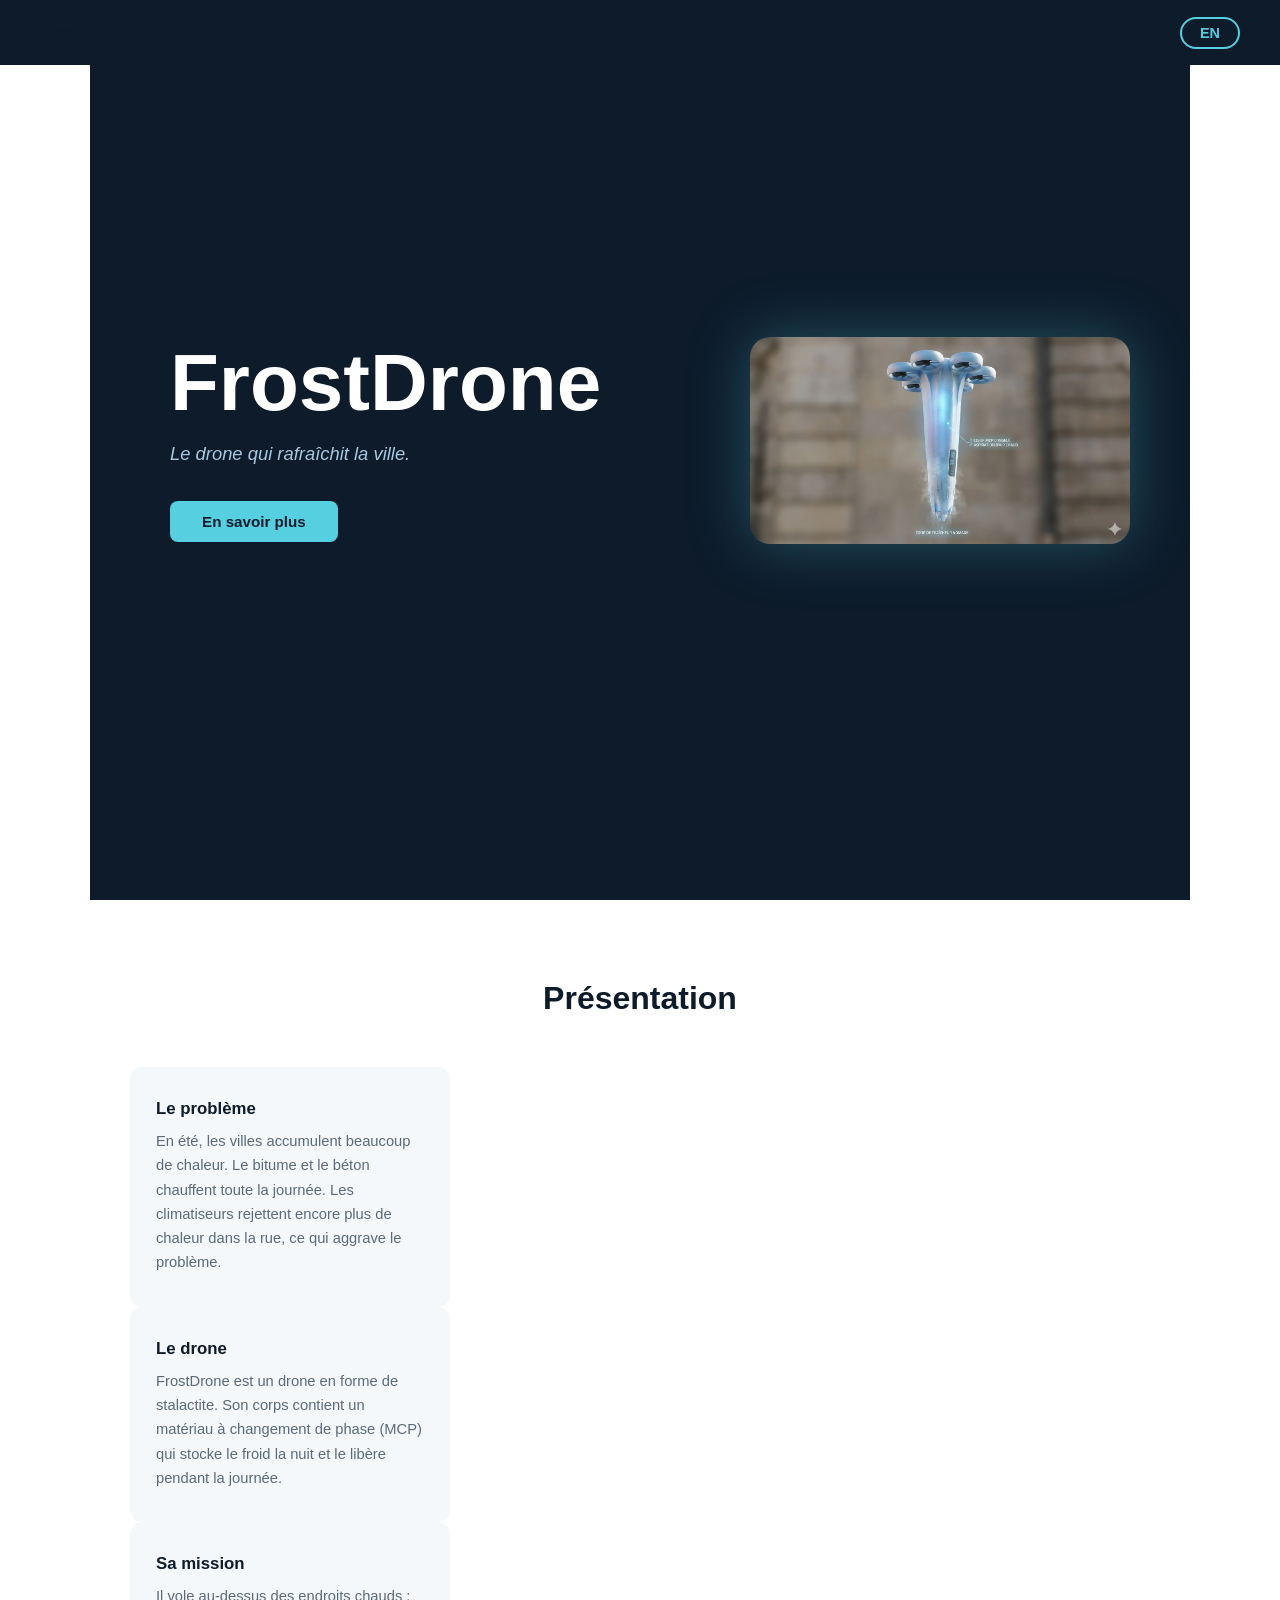
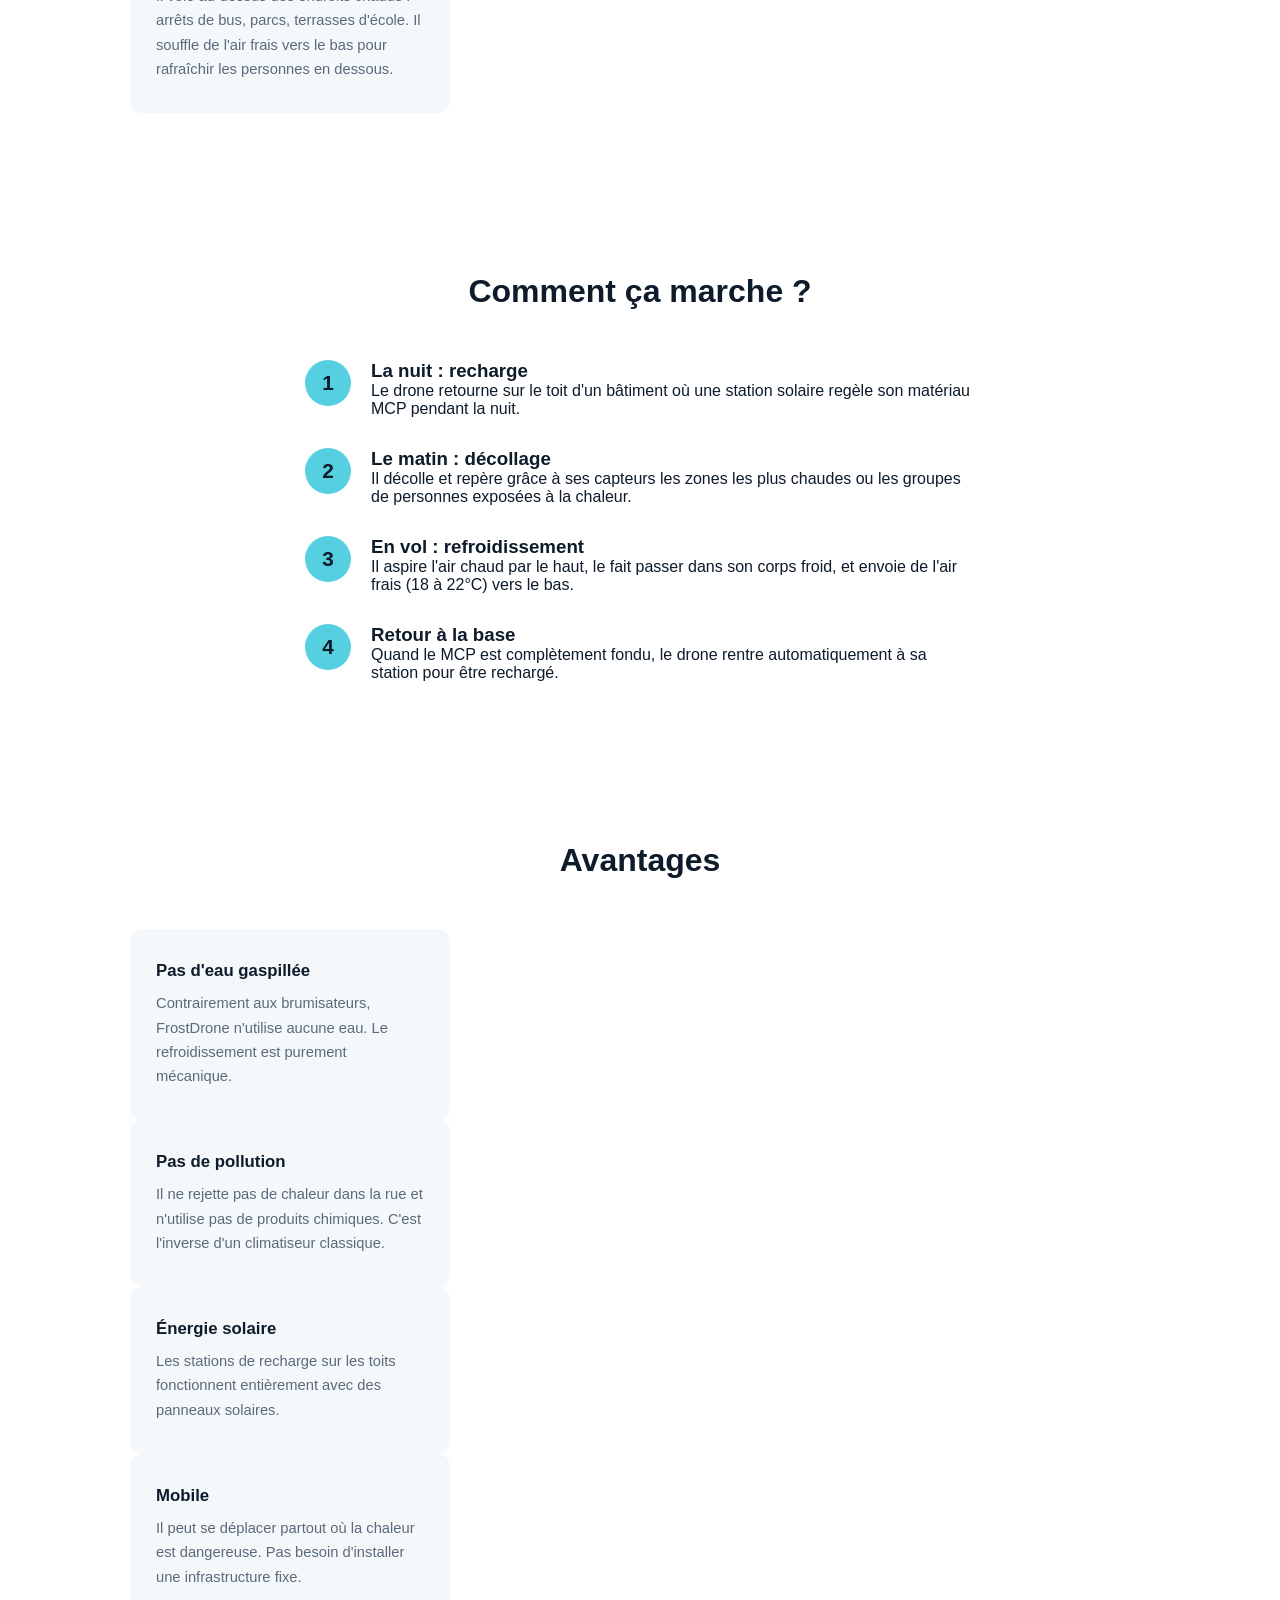
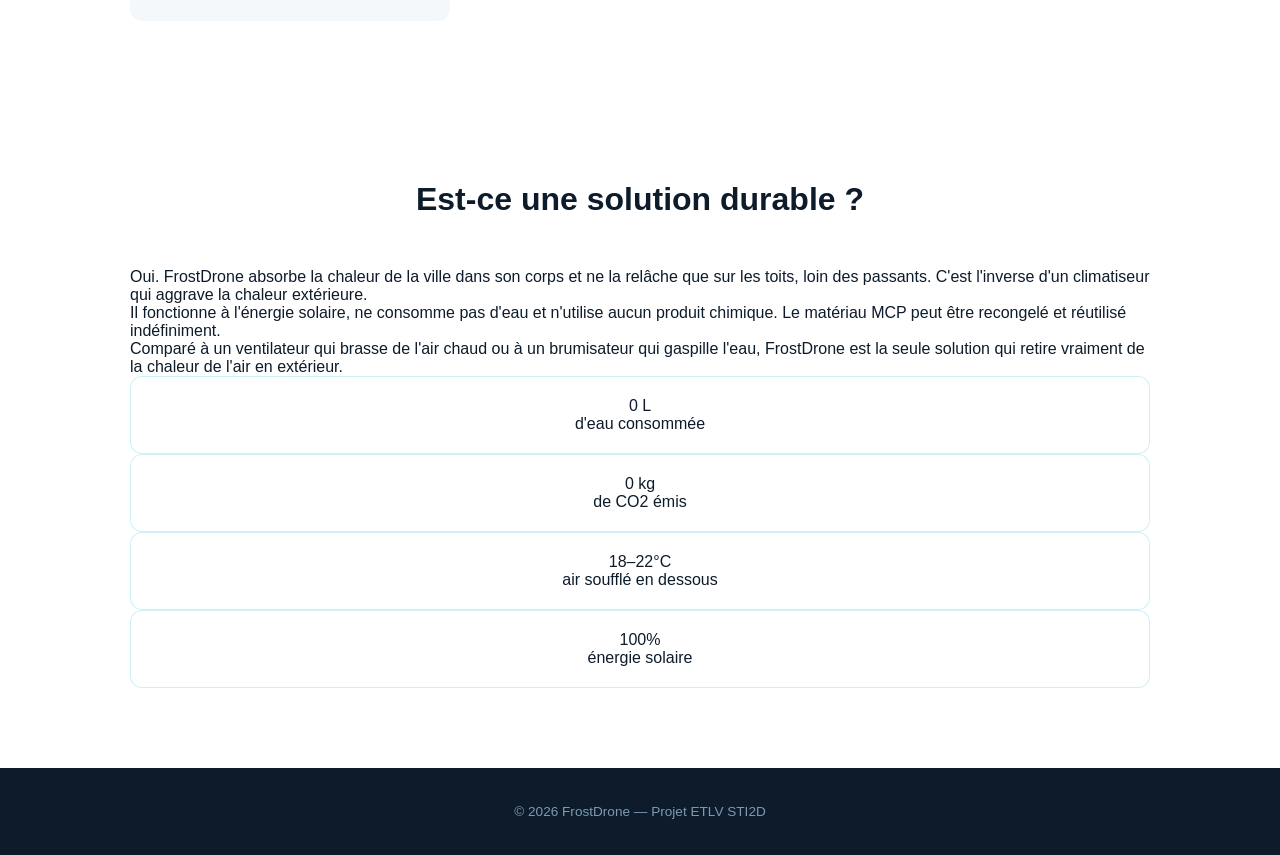
==== commit 6deec712: "Update index.html" ====
--- a/ETLV/index.html
+++ b/ETLV/index.html
@@ -6,190 +6,137 @@
   <meta name="viewport" content="width=device-width, initial-scale=1.0">
   <title>FrostDrone</title>
   <link rel="stylesheet" href="style.css">
-  <link href="https://fonts.googleapis.com/css2?family=Nunito:wght@400;600;700;800&display=swap" rel="stylesheet">
 </head>
 
 <body>
 
-  <!-- Barre de navigation -->
   <nav>
-    <div class="nav-logo">Frost<span>Drone</span></div>
-    <button id="langBtn">🌐 EN</button>
+    <p class="logo">FrostDrone</p>
+    <button id="langBtn">EN</button>
   </nav>
 
-  <!-- Section 1 : Accueil / Hero -->
+  <!-- Accueil -->
   <section id="accueil">
     <div class="hero-texte">
-      <p class="petit-titre" data-i18n="hero_tag">Drone climatiseur urbain</p>
       <h1>FrostDrone</h1>
-      <p class="slogan" data-i18n="slogan">« La fraîcheur là où vous en avez besoin. »</p>
-      <a href="#presentation" class="bouton" data-i18n="btn_decouvrir">En savoir plus</a>
+      <p class="slogan" data-i18n="slogan">Le drone qui rafraîchit la ville.</p>
+      <a href="#presentation" class="bouton" data-i18n="btn">En savoir plus</a>
     </div>
     <div class="hero-image">
-      <img src="drone.png" alt="Illustration du FrostDrone">
+      <img src="drone.png" alt="Photo du FrostDrone">
     </div>
   </section>
 
-  <!-- Section 2 : Présentation -->
+  <!-- Présentation -->
   <section id="presentation">
-    <h2 data-i18n="pres_titre">Présentation du drone</h2>
-    <div class="trois-colonnes">
+    <h2 data-i18n="pres_titre">Présentation</h2>
 
+    <div class="colonnes">
       <div class="carte">
-        <div class="icone">🌡️</div>
         <h3 data-i18n="c1_titre">Le problème</h3>
-        <p data-i18n="c1_texte">Les villes sont de plus en plus chaudes en été à cause des îlots de chaleur urbains. Le bitume stocke la chaleur et les climatiseurs aggravent le problème en rejetant encore plus de chaleur dans la rue.</p>
+        <p data-i18n="c1_texte">En été, les villes accumulent beaucoup de chaleur. Le bitume et le béton chauffent toute la journée. Les climatiseurs rejettent encore plus de chaleur dans la rue, ce qui aggrave le problème.</p>
       </div>
-
       <div class="carte">
-        <div class="icone">🚁</div>
         <h3 data-i18n="c2_titre">Le drone</h3>
-        <p data-i18n="c2_texte">FrostDrone a une forme de stalactite avec des rotors silencieux en haut. Son corps contient un matériau à changement de phase (MCP) qui emmagasine le froid pendant la nuit et le libère pendant la journée.</p>
+        <p data-i18n="c2_texte">FrostDrone est un drone en forme de stalactite. Son corps contient un matériau à changement de phase (MCP) qui stocke le froid la nuit et le libère pendant la journée.</p>
       </div>
-
       <div class="carte">
-        <div class="icone">❄️</div>
         <h3 data-i18n="c3_titre">Sa mission</h3>
-        <p data-i18n="c3_texte">Il se place en vol stationnaire au-dessus des arrêts de bus, des parcs ou des terrasses d'école pour créer une bulle d'air frais entre 18°C et 22°C sous lui.</p>
+        <p data-i18n="c3_texte">Il vole au-dessus des endroits chauds : arrêts de bus, parcs, terrasses d'école. Il souffle de l'air frais vers le bas pour rafraîchir les personnes en dessous.</p>
       </div>
-
     </div>
   </section>
 
-  <!-- Section 3 : Fonctionnement -->
-  <section id="fonctionnement" class="fond-clair">
+  <!-- Fonctionnement -->
+  <section id="fonctionnement">
     <h2 data-i18n="fonc_titre">Comment ça marche ?</h2>
+
     <div class="etapes">
-
       <div class="etape">
         <div class="numero">1</div>
-        <div class="etape-texte">
+        <div>
           <h3 data-i18n="e1_titre">La nuit : recharge</h3>
-          <p data-i18n="e1_texte">Le drone monte sur son toit de recharge. Des stations alimentées par panneaux solaires font recongeler le matériau MCP à l'intérieur du drone pour le soir.</p>
+          <p data-i18n="e1_texte">Le drone retourne sur le toit d'un bâtiment où une station solaire regèle son matériau MCP pendant la nuit.</p>
         </div>
       </div>
-
       <div class="etape">
         <div class="numero">2</div>
-        <div class="etape-texte">
-          <h3 data-i18n="e2_titre">Le jour : décollage</h3>
-          <p data-i18n="e2_texte">Grâce à ses capteurs thermiques, le drone détecte automatiquement les zones les plus chaudes de la ville ou les groupes de personnes en danger de chaleur.</p>
+        <div>
+          <h3 data-i18n="e2_titre">Le matin : décollage</h3>
+          <p data-i18n="e2_texte">Il décolle et repère grâce à ses capteurs les zones les plus chaudes ou les groupes de personnes exposées à la chaleur.</p>
         </div>
       </div>
-
       <div class="etape">
         <div class="numero">3</div>
-        <div class="etape-texte">
-          <h3 data-i18n="e3_titre">En mission : refroidissement</h3>
-          <p data-i18n="e3_texte">Il aspire l'air chaud par le haut, le fait passer à travers son corps glacé, puis rejette un flux d'air frais vers le bas. Aucun produit chimique, juste de la physique.</p>
+        <div>
+          <h3 data-i18n="e3_titre">En vol : refroidissement</h3>
+          <p data-i18n="e3_texte">Il aspire l'air chaud par le haut, le fait passer dans son corps froid, et envoie de l'air frais (18 à 22°C) vers le bas.</p>
         </div>
       </div>
-
       <div class="etape">
         <div class="numero">4</div>
-        <div class="etape-texte">
+        <div>
           <h3 data-i18n="e4_titre">Retour à la base</h3>
-          <p data-i18n="e4_texte">Quand tout le froid du MCP est utilisé, le drone retourne automatiquement à sa station sur les toits pour se recharger pendant la nuit suivante.</p>
+          <p data-i18n="e4_texte">Quand le MCP est complètement fondu, le drone rentre automatiquement à sa station pour être rechargé.</p>
         </div>
       </div>
-
     </div>
   </section>
 
-  <!-- Section 4 : Avantages -->
+  <!-- Avantages -->
   <section id="avantages">
-    <h2 data-i18n="av_titre">Ses avantages</h2>
-    <div class="liste-avantages">
+    <h2 data-i18n="av_titre">Avantages</h2>
 
-      <div class="avantage">
-        <span>💧</span>
-        <div>
-          <strong data-i18n="av1_titre">Économie d'eau</strong>
-          <p data-i18n="av1_texte">Pas de brumisation, donc aucune goutte d'eau gaspillée. Le refroidissement est uniquement physique.</p>
-        </div>
+    <div class="colonnes">
+      <div class="carte">
+        <h3 data-i18n="av1_titre">Pas d'eau gaspillée</h3>
+        <p data-i18n="av1_texte">Contrairement aux brumisateurs, FrostDrone n'utilise aucune eau. Le refroidissement est purement mécanique.</p>
       </div>
-
-      <div class="avantage">
-        <span>🌱</span>
-        <div>
-          <strong data-i18n="av2_titre">Zéro pollution</strong>
-          <p data-i18n="av2_texte">Contrairement aux clims, FrostDrone n'utilise pas de fluides chimiques et ne rejette aucune chaleur dans la rue.</p>
-        </div>
+      <div class="carte">
+        <h3 data-i18n="av2_titre">Pas de pollution</h3>
+        <p data-i18n="av2_texte">Il ne rejette pas de chaleur dans la rue et n'utilise pas de produits chimiques. C'est l'inverse d'un climatiseur classique.</p>
       </div>
-
-      <div class="avantage">
-        <span>🤖</span>
-        <div>
-          <strong data-i18n="av3_titre">Intelligent</strong>
-          <p data-i18n="av3_texte">Ses capteurs thermiques repèrent les personnes vulnérables (personnes âgées, enfants) et priorisent les zones les plus dangereuses.</p>
-        </div>
+      <div class="carte">
+        <h3 data-i18n="av3_titre">Énergie solaire</h3>
+        <p data-i18n="av3_texte">Les stations de recharge sur les toits fonctionnent entièrement avec des panneaux solaires.</p>
       </div>
-
-      <div class="avantage">
-        <span>☀️</span>
-        <div>
-          <strong data-i18n="av4_titre">Énergie solaire</strong>
-          <p data-i18n="av4_texte">Les stations de recharge sur les toits fonctionnent uniquement avec des panneaux solaires. Aucune énergie fossile utilisée.</p>
-        </div>
+      <div class="carte">
+        <h3 data-i18n="av4_titre">Mobile</h3>
+        <p data-i18n="av4_texte">Il peut se déplacer partout où la chaleur est dangereuse. Pas besoin d'installer une infrastructure fixe.</p>
       </div>
-
-      <div class="avantage">
-        <span>📍</span>
-        <div>
-          <strong data-i18n="av5_titre">Mobile</strong>
-          <p data-i18n="av5_texte">Il peut intervenir partout : parcs, chantiers, marchés en plein air, arrêts de bus, là où les gens en ont vraiment besoin.</p>
-        </div>
-      </div>
-
-      <div class="avantage">
-        <span>🔇</span>
-        <div>
-          <strong data-i18n="av6_titre">Silencieux</strong>
-          <p data-i18n="av6_texte">Ses rotors sont conçus pour être discrets. FrostDrone peut voler en ville sans déranger les habitants.</p>
-        </div>
-      </div>
-
     </div>
   </section>
 
-  <!-- Section 5 : Durabilité -->
-  <section id="durabilite" class="fond-bleu">
-    <h2 data-i18n="dur_titre">Est-ce une solution durable pour le futur ?</h2>
-    <div class="durabilite-contenu">
+  <!-- Durabilité -->
+  <section id="durabilite">
+    <h2 data-i18n="dur_titre">Est-ce une solution durable ?</h2>
 
-      <div class="dur-texte">
-        <p data-i18n="dur_p1">Oui. FrostDrone ne fait pas que rafraîchir les gens : il absorbe la chaleur urbaine dans son corps et ne la relâche que sur les toits, loin des passants. C'est exactement l'inverse d'un climatiseur classique.</p>
-        <p data-i18n="dur_p2">Il fonctionne à l'énergie solaire, ne consomme pas d'eau, et n'utilise aucun produit chimique. Le matériau MCP est réutilisable indéfiniment.</p>
-        <p data-i18n="dur_p3">Comparé à un brumisateur (qui gaspille l'eau) ou un simple ventilateur (qui brasse de l'air déjà chaud), FrostDrone est la seule solution qui retire vraiment de la chaleur de l'air extérieur de manière mobile.</p>
-        <p class="verdict" data-i18n="verdict">✅ FrostDrone : une climatisation urbaine propre, mobile et intelligente.</p>
+    <p data-i18n="dur_p1">Oui. FrostDrone absorbe la chaleur de la ville dans son corps et ne la relâche que sur les toits, loin des passants. C'est l'inverse d'un climatiseur qui aggrave la chaleur extérieure.</p>
+    <p data-i18n="dur_p2">Il fonctionne à l'énergie solaire, ne consomme pas d'eau et n'utilise aucun produit chimique. Le matériau MCP peut être recongelé et réutilisé indéfiniment.</p>
+    <p data-i18n="dur_p3">Comparé à un ventilateur qui brasse de l'air chaud ou à un brumisateur qui gaspille l'eau, FrostDrone est la seule solution qui retire vraiment de la chaleur de l'air en extérieur.</p>
+
+    <div class="stats">
+      <div class="stat">
+        <p class="chiffre">0 L</p>
+        <p data-i18n="s1">d'eau consommée</p>
       </div>
-
-      <div class="dur-stats">
-        <div class="stat">
-          <div class="stat-chiffre">0 L</div>
-          <div class="stat-label" data-i18n="s1">d'eau consommée</div>
-        </div>
-        <div class="stat">
-          <div class="stat-chiffre">0 kg</div>
-          <div class="stat-label" data-i18n="s2">de CO₂ émis</div>
-        </div>
-        <div class="stat">
-          <div class="stat-chiffre">18–22°C</div>
-          <div class="stat-label" data-i18n="s3">air soufflé en dessous</div>
-        </div>
-        <div class="stat">
-          <div class="stat-chiffre">100%</div>
-          <div class="stat-label" data-i18n="s4">énergie solaire</div>
-        </div>
+      <div class="stat">
+        <p class="chiffre">0 kg</p>
+        <p data-i18n="s2">de CO2 émis</p>
       </div>
-
+      <div class="stat">
+        <p class="chiffre">18–22°C</p>
+        <p data-i18n="s3">air soufflé en dessous</p>
+      </div>
+      <div class="stat">
+        <p class="chiffre">100%</p>
+        <p data-i18n="s4">énergie solaire</p>
+      </div>
     </div>
   </section>
 
-  <!-- Pied de page -->
   <footer>
-    <p class="footer-logo">Frost<span>Drone</span></p>
-    <p data-i18n="footer">© 2026 FrostDrone — Concept imaginaire. Projet ETLV STI2D.</p>
+    <p data-i18n="footer">© 2026 FrostDrone — Projet ETLV STI2D</p>
   </footer>
 
   <script src="script.js"></script>
--- a/ETLV/style.css
+++ b/ETLV/style.css
@@ -1,520 +1,434 @@
-/* ============================
-   AEROZEN – style.css
-   ============================ */
-
+/* ================================
+   FrostDrone - style.css
+   Style simple, propre et moderne
+   ================================ */
+
+/* ---- Variables de couleurs ---- */
 :root {
-  --bg: #0a0c10;
-  --surface: #12161e;
-  --surface2: #1a2030;
-  --accent: #00d4ff;
-  --accent2: #0077ff;
-  --text: #e8eaf0;
-  --muted: #8892a4;
-  --white: #ffffff;
-  --font-title: 'Bebas Neue', sans-serif;
-  --font-body: 'Outfit', sans-serif;
-  --radius: 12px;
-  --nav-h: 70px;
-}
-
-*, *::before, *::after {
-  box-sizing: border-box;
+  --bleu-fonce: #0d1b2a;
+  --bleu-moyen: #1e3a5f;
+  --bleu-clair: #4a9ece;
+  --cyan: #56cfe1;
+  --blanc: #ffffff;
+  --gris-texte: #5a6a7a;
+  --gris-fond: #f4f8fb;
+  --rayon: 12px;
+}
+
+/* ---- Reset de base ---- */
+* {
   margin: 0;
   padding: 0;
-}
-
-html {
-  scroll-behavior: smooth;
+  box-sizing: border-box;
 }
 
 body {
-  background: var(--bg);
-  color: var(--text);
-  font-family: var(--font-body);
-  font-size: 16px;
-  line-height: 1.7;
-  overflow-x: hidden;
-}
-
-/* ---- NAVBAR ---- */
-.navbar {
+  font-family: 'Nunito', sans-serif;
+  color: var(--bleu-fonce);
+  background-color: var(--blanc);
+}
+
+/* ---- Navigation ---- */
+nav {
   position: fixed;
-  top: 0; left: 0; right: 0;
-  height: var(--nav-h);
-  background: rgba(10, 12, 16, 0.85);
-  backdrop-filter: blur(12px);
-  border-bottom: 1px solid rgba(0, 212, 255, 0.1);
+  top: 0;
+  left: 0;
+  right: 0;
+  height: 65px;
+  background-color: var(--bleu-fonce);
   display: flex;
   align-items: center;
   justify-content: space-between;
   padding: 0 40px;
-  z-index: 1000;
-}
-
-.logo {
-  font-family: var(--font-title);
-  font-size: 1.8rem;
-  letter-spacing: 3px;
-  color: var(--white);
-}
-
-.logo span {
-  color: var(--accent);
-}
-
-.nav-right {
-  display: flex;
-  align-items: center;
-  gap: 32px;
-}
-
-.nav-links {
-  list-style: none;
-  display: flex;
-  gap: 28px;
-}
-
-.nav-links a {
-  color: var(--muted);
-  text-decoration: none;
+  z-index: 100;
+}
+
+.nav-logo {
+  font-size: 1.5rem;
+  font-weight: 800;
+  color: var(--blanc);
+  letter-spacing: 1px;
+}
+
+.nav-logo span {
+  color: var(--cyan);
+}
+
+#langBtn {
+  background: transparent;
+  border: 2px solid var(--cyan);
+  color: var(--cyan);
+  padding: 6px 18px;
+  border-radius: 20px;
+  font-family: 'Nunito', sans-serif;
   font-size: 0.9rem;
-  font-weight: 400;
-  transition: color 0.2s;
-}
-
-.nav-links a:hover {
-  color: var(--accent);
-}
-
-.lang-btn {
-  background: transparent;
-  border: 1px solid var(--accent);
-  color: var(--accent);
-  padding: 6px 16px;
-  border-radius: 20px;
-  font-family: var(--font-body);
-  font-size: 0.85rem;
+  font-weight: 700;
   cursor: pointer;
-  transition: background 0.2s, color 0.2s;
-  white-space: nowrap;
-}
-
-.lang-btn:hover {
-  background: var(--accent);
-  color: var(--bg);
-}
-
-/* ---- HERO ---- */
-.hero {
+}
+
+#langBtn:hover {
+  background-color: var(--cyan);
+  color: var(--bleu-fonce);
+}
+
+/* ---- Section Hero (Accueil) ---- */
+#accueil {
   min-height: 100vh;
-  padding-top: var(--nav-h);
+  padding-top: 65px;
+  background-color: var(--bleu-fonce);
   display: flex;
   align-items: center;
   justify-content: space-between;
   padding-left: 80px;
   padding-right: 60px;
-  gap: 40px;
-  position: relative;
-  overflow: hidden;
-  background: radial-gradient(ellipse at 70% 50%, rgba(0, 119, 255, 0.12) 0%, transparent 60%),
-              radial-gradient(ellipse at 10% 80%, rgba(0, 212, 255, 0.07) 0%, transparent 50%),
-              var(--bg);
-}
-
-.hero::before {
-  content: '';
-  position: absolute;
-  inset: 0;
-  background-image:
-    linear-gradient(rgba(0,212,255,0.04) 1px, transparent 1px),
-    linear-gradient(90deg, rgba(0,212,255,0.04) 1px, transparent 1px);
-  background-size: 60px 60px;
-  pointer-events: none;
-}
-
-.hero-content {
-  z-index: 1;
-  max-width: 550px;
-}
-
-.hero-tag {
-  color: var(--accent);
+  gap: 30px;
+}
+
+.hero-texte {
+  max-width: 500px;
+  color: var(--blanc);
+}
+
+.petit-titre {
   font-size: 0.85rem;
   font-weight: 600;
   text-transform: uppercase;
   letter-spacing: 3px;
-  margin-bottom: 16px;
-}
-
-.hero-title {
-  font-family: var(--font-title);
-  font-size: clamp(5rem, 10vw, 9rem);
+  color: var(--cyan);
+  margin-bottom: 14px;
+}
+
+.hero-texte h1 {
+  font-size: 5rem;
+  font-weight: 800;
   line-height: 1;
-  letter-spacing: 6px;
-  color: var(--white);
-  margin-bottom: 24px;
-}
-
-.hero-slogan {
-  font-size: 1.2rem;
-  color: var(--muted);
+  margin-bottom: 20px;
+}
+
+.slogan {
+  font-size: 1.15rem;
+  color: #a8c8e0;
   font-style: italic;
-  margin-bottom: 40px;
-}
-
-.btn {
+  margin-bottom: 36px;
+}
+
+.bouton {
   display: inline-block;
-  background: linear-gradient(135deg, var(--accent2), var(--accent));
-  color: var(--bg);
-  font-family: var(--font-body);
-  font-weight: 700;
+  background-color: var(--cyan);
+  color: var(--bleu-fonce);
+  font-weight: 800;
   font-size: 0.95rem;
-  padding: 14px 36px;
+  padding: 12px 32px;
   border-radius: 8px;
   text-decoration: none;
-  letter-spacing: 1px;
-  transition: opacity 0.2s, transform 0.2s;
-}
-
-.btn:hover {
-  opacity: 0.9;
-  transform: translateY(-2px);
-}
-
-/* ---- DRONE VISUAL ---- */
-.hero-visual {
-  position: relative;
-  width: 420px;
-  height: 420px;
+}
+
+.bouton:hover {
+  background-color: var(--bleu-clair);
+  color: var(--blanc);
+}
+
+.hero-image {
   flex-shrink: 0;
+}
+
+.hero-image img {
+  width: 380px;
+  max-width: 100%;
+  border-radius: 20px;
+  filter: drop-shadow(0 0 30px rgba(86, 207, 225, 0.3));
+}
+
+/* ---- Sections en général ---- */
+section {
+  padding: 80px 40px;
+  max-width: 1100px;
+  margin: 0 auto;
+}
+
+section h2 {
+  font-size: 2rem;
+  font-weight: 800;
+  color: var(--bleu-fonce);
+  margin-bottom: 50px;
+  text-align: center;
+}
+
+/* ---- Section Présentation : 3 cartes ---- */
+.trois-colonnes {
+  display: flex;
+  gap: 24px;
+  flex-wrap: wrap;
+  justify-content: center;
+}
+
+.carte {
+  background-color: var(--gris-fond);
+  border-radius: var(--rayon);
+  padding: 30px 24px;
+  flex: 1;
+  min-width: 240px;
+  max-width: 320px;
+  border: 2px solid transparent;
+}
+
+.carte:hover {
+  border-color: var(--cyan);
+}
+
+.icone {
+  font-size: 2rem;
+  margin-bottom: 14px;
+}
+
+.carte h3 {
+  font-size: 1.05rem;
+  font-weight: 700;
+  color: var(--bleu-fonce);
+  margin-bottom: 10px;
+}
+
+.carte p {
+  font-size: 0.92rem;
+  color: var(--gris-texte);
+  line-height: 1.65;
+}
+
+/* ---- Section Fonctionnement (fond clair) ---- */
+.fond-clair {
+  background-color: var(--gris-fond);
+  max-width: 100%;
+  padding: 80px 0;
+}
+
+.fond-clair > * {
+  max-width: 1100px;
+  margin-left: auto;
+  margin-right: auto;
+  padding-left: 40px;
+  padding-right: 40px;
+}
+
+.fond-clair h2 {
+  text-align: center;
+  font-size: 2rem;
+  font-weight: 800;
+  color: var(--bleu-fonce);
+  margin-bottom: 50px;
+}
+
+.etapes {
+  display: flex;
+  flex-direction: column;
+  gap: 30px;
+  max-width: 750px;
+  margin: 0 auto;
+  padding: 0 40px;
+}
+
+.etape {
+  display: flex;
+  align-items: flex-start;
+  gap: 20px;
+}
+
+.numero {
+  background-color: var(--cyan);
+  color: var(--bleu-fonce);
+  font-size: 1.3rem;
+  font-weight: 800;
+  width: 46px;
+  height: 46px;
+  border-radius: 50%;
   display: flex;
   align-items: center;
   justify-content: center;
-  z-index: 1;
-}
-
-.drone-ring {
-  position: absolute;
-  border-radius: 50%;
-  border: 1px solid rgba(0, 212, 255, 0.2);
-  animation: pulse-ring 3s ease-in-out infinite;
-}
-
-.ring-1 { width: 200px; height: 200px; animation-delay: 0s; }
-.ring-2 { width: 310px; height: 310px; animation-delay: 0.5s; border-color: rgba(0,212,255,0.12); }
-.ring-3 { width: 400px; height: 400px; animation-delay: 1s; border-color: rgba(0,212,255,0.06); }
-
-@keyframes pulse-ring {
-  0%, 100% { transform: scale(1); opacity: 1; }
-  50% { transform: scale(1.03); opacity: 0.6; }
-}
-
-.drone-body {
-  position: relative;
-  width: 160px;
-  height: 160px;
-  animation: float 4s ease-in-out infinite;
-}
-
-@keyframes float {
-  0%, 100% { transform: translateY(0); }
-  50% { transform: translateY(-14px); }
-}
-
-.drone-center {
-  position: absolute;
-  top: 50%; left: 50%;
-  transform: translate(-50%, -50%);
-  font-size: 3.5rem;
-  color: var(--accent);
-  filter: drop-shadow(0 0 16px var(--accent));
-  line-height: 1;
-}
-
-.arm {
-  position: absolute;
-  width: 50px;
-  height: 4px;
-  background: linear-gradient(90deg, var(--accent2), rgba(0,212,255,0.4));
-  border-radius: 2px;
-}
-
-.arm-tl { top: 30px; left: 10px; transform: rotate(-45deg); }
-.arm-tr { top: 30px; right: 10px; transform: rotate(45deg); }
-.arm-bl { bottom: 30px; left: 10px; transform: rotate(45deg); }
-.arm-br { bottom: 30px; right: 10px; transform: rotate(-45deg); }
-
-.rotor {
-  position: absolute;
-  width: 40px;
-  height: 40px;
-  border: 3px solid var(--accent);
-  border-radius: 50%;
-  box-shadow: 0 0 10px var(--accent);
-  animation: spin 0.4s linear infinite;
-}
-
-.r-tl { top: 0; left: 0; }
-.r-tr { top: 0; right: 0; }
-.r-bl { bottom: 0; left: 0; animation-direction: reverse; }
-.r-br { bottom: 0; right: 0; animation-direction: reverse; }
-
-@keyframes spin {
-  from { transform: rotate(0); }
-  to { transform: rotate(360deg); }
-}
-
-/* ---- SECTIONS ---- */
-.section {
-  padding: 100px 0;
-  background: var(--bg);
-}
-
-.section.dark {
-  background: var(--surface);
-}
-
-.section.accent {
-  background: linear-gradient(135deg, var(--surface2), var(--surface));
-}
-
-.container {
+  flex-shrink: 0;
+}
+
+.etape-texte h3 {
+  font-size: 1rem;
+  font-weight: 700;
+  color: var(--bleu-fonce);
+  margin-bottom: 6px;
+}
+
+.etape-texte p {
+  font-size: 0.92rem;
+  color: var(--gris-texte);
+  line-height: 1.65;
+}
+
+/* ---- Section Avantages ---- */
+.liste-avantages {
+  display: flex;
+  flex-wrap: wrap;
+  gap: 20px;
+  justify-content: center;
+}
+
+.avantage {
+  display: flex;
+  gap: 16px;
+  align-items: flex-start;
+  background-color: var(--gris-fond);
+  border-radius: var(--rayon);
+  padding: 20px 18px;
+  width: 320px;
+  border: 2px solid transparent;
+}
+
+.avantage:hover {
+  border-color: var(--cyan);
+}
+
+.avantage > span {
+  font-size: 1.7rem;
+  flex-shrink: 0;
+}
+
+.avantage strong {
+  display: block;
+  font-weight: 700;
+  color: var(--bleu-fonce);
+  margin-bottom: 5px;
+  font-size: 0.97rem;
+}
+
+.avantage p {
+  font-size: 0.88rem;
+  color: var(--gris-texte);
+  line-height: 1.55;
+}
+
+/* ---- Section Durabilité (fond bleu) ---- */
+.fond-bleu {
+  background-color: var(--bleu-moyen);
+  max-width: 100%;
+  padding: 80px 0;
+}
+
+.fond-bleu h2 {
+  text-align: center;
+  font-size: 2rem;
+  font-weight: 800;
+  color: var(--blanc);
+  margin-bottom: 50px;
+  max-width: 1100px;
+  margin-left: auto;
+  margin-right: auto;
+  padding: 0 40px;
+}
+
+.durabilite-contenu {
+  display: flex;
+  gap: 50px;
+  align-items: flex-start;
   max-width: 1100px;
   margin: 0 auto;
   padding: 0 40px;
-}
-
-.section-label {
-  font-size: 0.8rem;
-  font-weight: 600;
-  text-transform: uppercase;
-  letter-spacing: 4px;
-  color: var(--accent);
-  margin-bottom: 12px;
-}
-
-.section-label.light {
-  color: var(--accent);
-}
-
-.section-title {
-  font-family: var(--font-title);
-  font-size: clamp(2rem, 4vw, 3rem);
-  letter-spacing: 2px;
-  color: var(--white);
-  margin-bottom: 60px;
-  line-height: 1.1;
-}
-
-.section-title.light {
-  color: var(--white);
-}
-
-/* ---- CARDS ---- */
-.cards {
-  display: grid;
-  grid-template-columns: repeat(auto-fit, minmax(280px, 1fr));
-  gap: 24px;
-}
-
-.card {
-  background: var(--surface);
-  border: 1px solid rgba(0,212,255,0.1);
-  border-radius: var(--radius);
-  padding: 36px 28px;
-  transition: transform 0.2s, border-color 0.2s;
-}
-
-.card:hover {
-  transform: translateY(-4px);
-  border-color: rgba(0,212,255,0.35);
-}
-
-.card-icon {
-  font-size: 2rem;
+  flex-wrap: wrap;
+}
+
+.dur-texte {
+  flex: 1;
+  min-width: 280px;
+}
+
+.dur-texte p {
+  color: #c5dff0;
+  font-size: 0.95rem;
+  line-height: 1.7;
   margin-bottom: 16px;
 }
 
-.card h3 {
-  font-size: 1.1rem;
-  font-weight: 600;
-  color: var(--white);
-  margin-bottom: 10px;
-}
-
-.card p {
-  color: var(--muted);
-  font-size: 0.95rem;
-}
-
-/* ---- STEPS ---- */
-.steps {
-  display: grid;
-  grid-template-columns: repeat(auto-fit, minmax(220px, 1fr));
-  gap: 32px;
-}
-
-.step {
-  border-left: 2px solid var(--accent);
-  padding-left: 20px;
-}
-
-.step-num {
-  font-family: var(--font-title);
-  font-size: 2.5rem;
-  color: var(--accent);
-  letter-spacing: 2px;
-  line-height: 1;
-  margin-bottom: 10px;
-}
-
-.step h3 {
-  font-size: 1rem;
-  font-weight: 600;
-  color: var(--white);
-  margin-bottom: 8px;
-}
-
-.step p {
-  color: var(--muted);
-  font-size: 0.9rem;
-}
-
-/* ---- ADVANTAGES ---- */
-.advantages {
-  display: grid;
-  grid-template-columns: repeat(auto-fit, minmax(300px, 1fr));
-  gap: 24px;
-}
-
-.adv-item {
-  display: flex;
-  gap: 18px;
-  align-items: flex-start;
-  background: var(--surface);
-  border: 1px solid rgba(0,212,255,0.08);
-  border-radius: var(--radius);
-  padding: 24px 20px;
-  transition: border-color 0.2s;
-}
-
-.adv-item:hover {
-  border-color: rgba(0,212,255,0.25);
-}
-
-.adv-icon {
-  font-size: 1.8rem;
-  flex-shrink: 0;
-}
-
-.adv-item strong {
-  display: block;
-  color: var(--white);
-  font-size: 1rem;
-  margin-bottom: 4px;
-}
-
-.adv-item p {
-  color: var(--muted);
-  font-size: 0.9rem;
-  margin: 0;
-}
-
-/* ---- SUSTAINABLE ---- */
-.sus-grid {
+.dur-texte strong {
+  color: var(--blanc);
+}
+
+.verdict {
+  color: var(--cyan) !important;
+  font-weight: 700;
+  font-size: 1rem !important;
+}
+
+.dur-stats {
   display: grid;
   grid-template-columns: 1fr 1fr;
-  gap: 60px;
-  align-items: start;
-}
-
-.sus-text p {
-  color: var(--muted);
-  margin-bottom: 16px;
-  font-size: 0.97rem;
-}
-
-.sus-verdict {
-  color: var(--accent) !important;
-  font-weight: 600;
-  font-size: 1rem !important;
-  margin-top: 8px;
-}
-
-.sus-stats {
-  display: grid;
-  grid-template-columns: 1fr 1fr;
-  gap: 20px;
+  gap: 16px;
+  flex-shrink: 0;
 }
 
 .stat {
-  background: var(--surface);
-  border: 1px solid rgba(0,212,255,0.12);
-  border-radius: var(--radius);
-  padding: 24px 20px;
+  background-color: rgba(255, 255, 255, 0.08);
+  border: 1px solid rgba(86, 207, 225, 0.3);
+  border-radius: var(--rayon);
+  padding: 20px 16px;
   text-align: center;
 }
 
-.stat-num {
-  font-family: var(--font-title);
-  font-size: 2.4rem;
-  color: var(--accent);
-  letter-spacing: 1px;
-  line-height: 1;
-  margin-bottom: 6px;
+.stat-chiffre {
+  font-size: 1.8rem;
+  font-weight: 800;
+  color: var(--cyan);
+  margin-bottom: 4px;
 }
 
 .stat-label {
-  color: var(--muted);
   font-size: 0.8rem;
-}
-
-/* ---- FOOTER ---- */
-.footer {
-  background: var(--surface);
-  border-top: 1px solid rgba(0,212,255,0.08);
-  padding: 40px;
+  color: #a8c8e0;
+}
+
+/* ---- Footer ---- */
+footer {
+  background-color: var(--bleu-fonce);
   text-align: center;
-  color: var(--muted);
+  padding: 36px 20px;
+  color: #7a9ab8;
   font-size: 0.85rem;
 }
 
-.footer .logo {
-  font-size: 1.4rem;
-  margin-bottom: 10px;
-}
-
-/* ---- RESPONSIVE ---- */
-@media (max-width: 900px) {
-  .hero {
+.footer-logo {
+  font-size: 1.3rem;
+  font-weight: 800;
+  color: var(--blanc);
+  margin-bottom: 8px;
+}
+
+.footer-logo span {
+  color: var(--cyan);
+}
+
+/* ---- Responsive mobile ---- */
+@media (max-width: 768px) {
+
+  #accueil {
     flex-direction: column;
-    padding: 100px 30px 60px;
+    padding: 100px 24px 60px;
     text-align: center;
   }
 
-  .hero-visual {
-    width: 280px;
-    height: 280px;
-  }
-
-  .ring-1 { width: 130px; height: 130px; }
-  .ring-2 { width: 200px; height: 200px; }
-  .ring-3 { width: 260px; height: 260px; }
-
-  .drone-body { width: 110px; height: 110px; }
-  .drone-center { font-size: 2.5rem; }
-  .arm { width: 36px; }
-
-  .sus-grid {
-    grid-template-columns: 1fr;
-    gap: 40px;
-  }
-
-  .navbar {
+  .hero-texte h1 {
+    font-size: 3.5rem;
+  }
+
+  .hero-image img {
+    width: 260px;
+  }
+
+  nav {
     padding: 0 20px;
   }
 
-  .nav-links {
-    display: none;
-  }
-}
+  section {
+    padding: 60px 20px;
+  }
+
+  .durabilite-contenu {
+    flex-direction: column;
+  }
+
+  .dur-stats {
+    width: 100%;
+  }
+}
